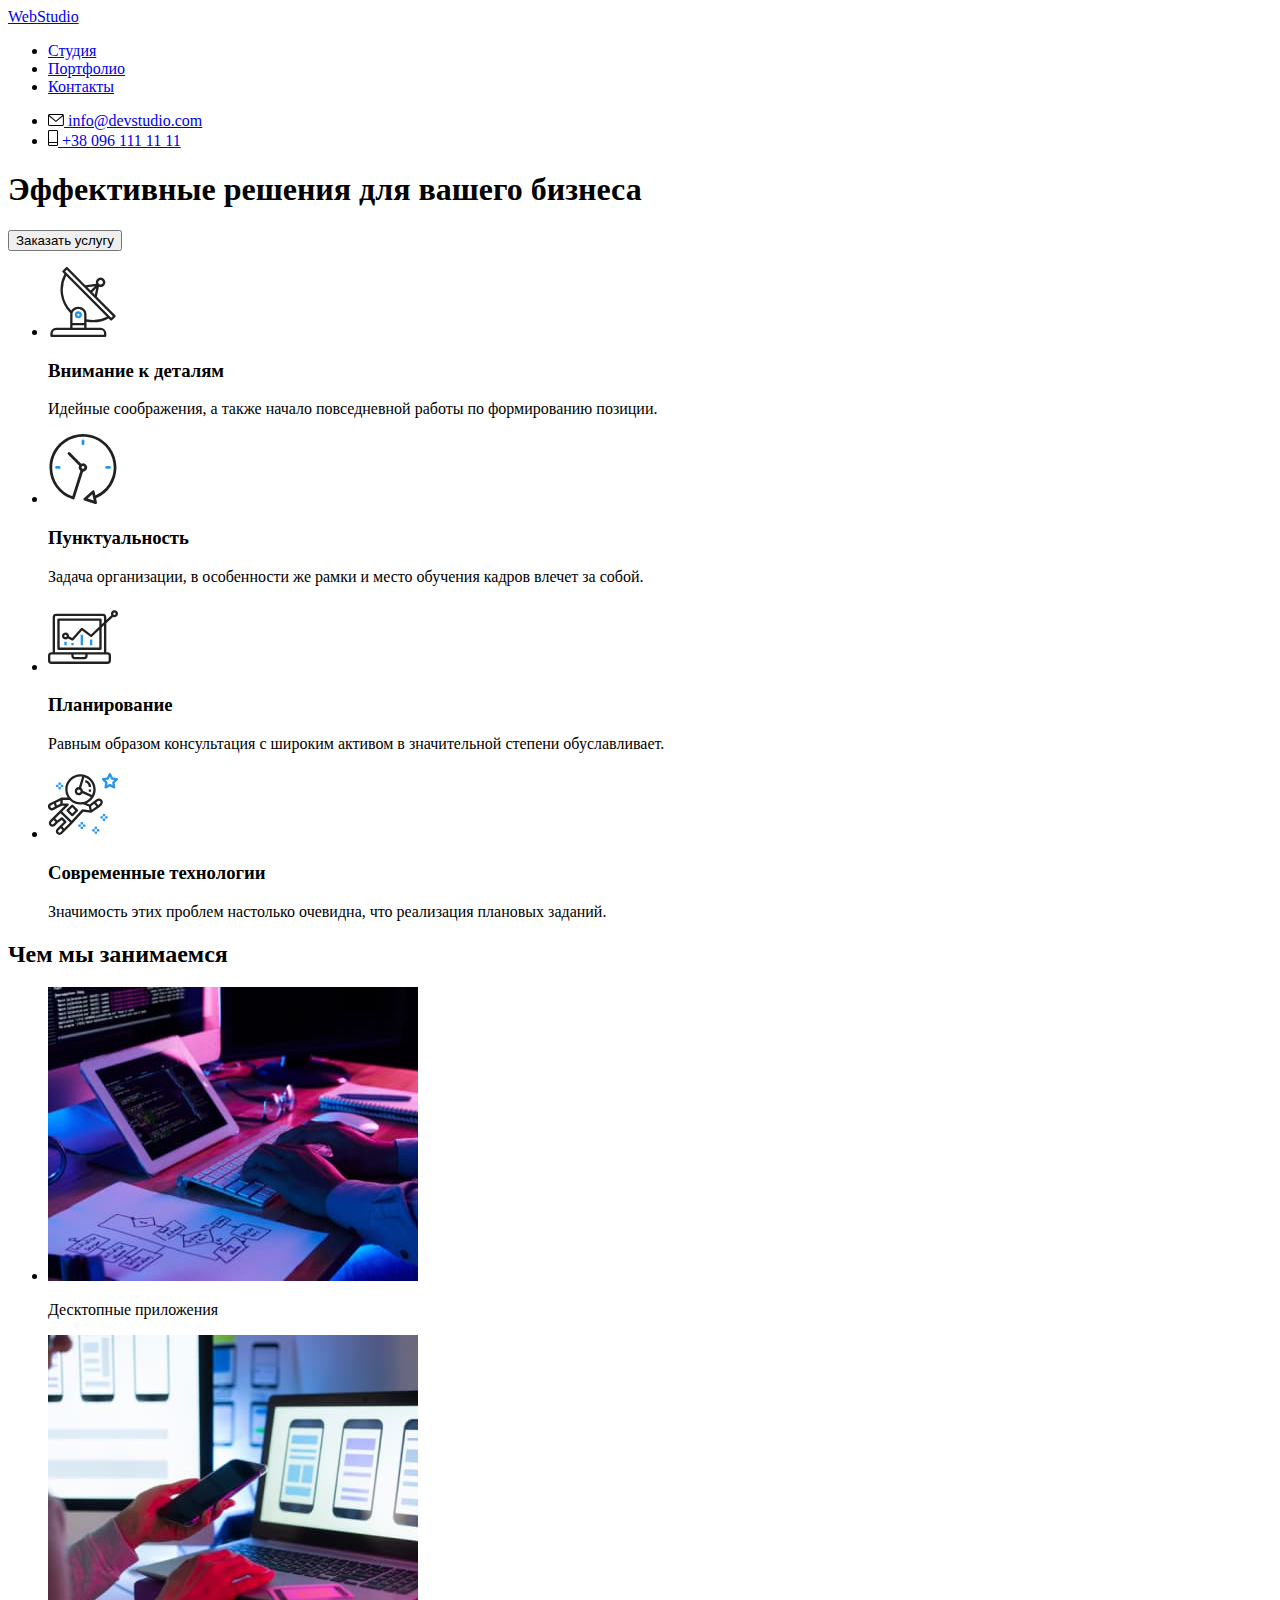
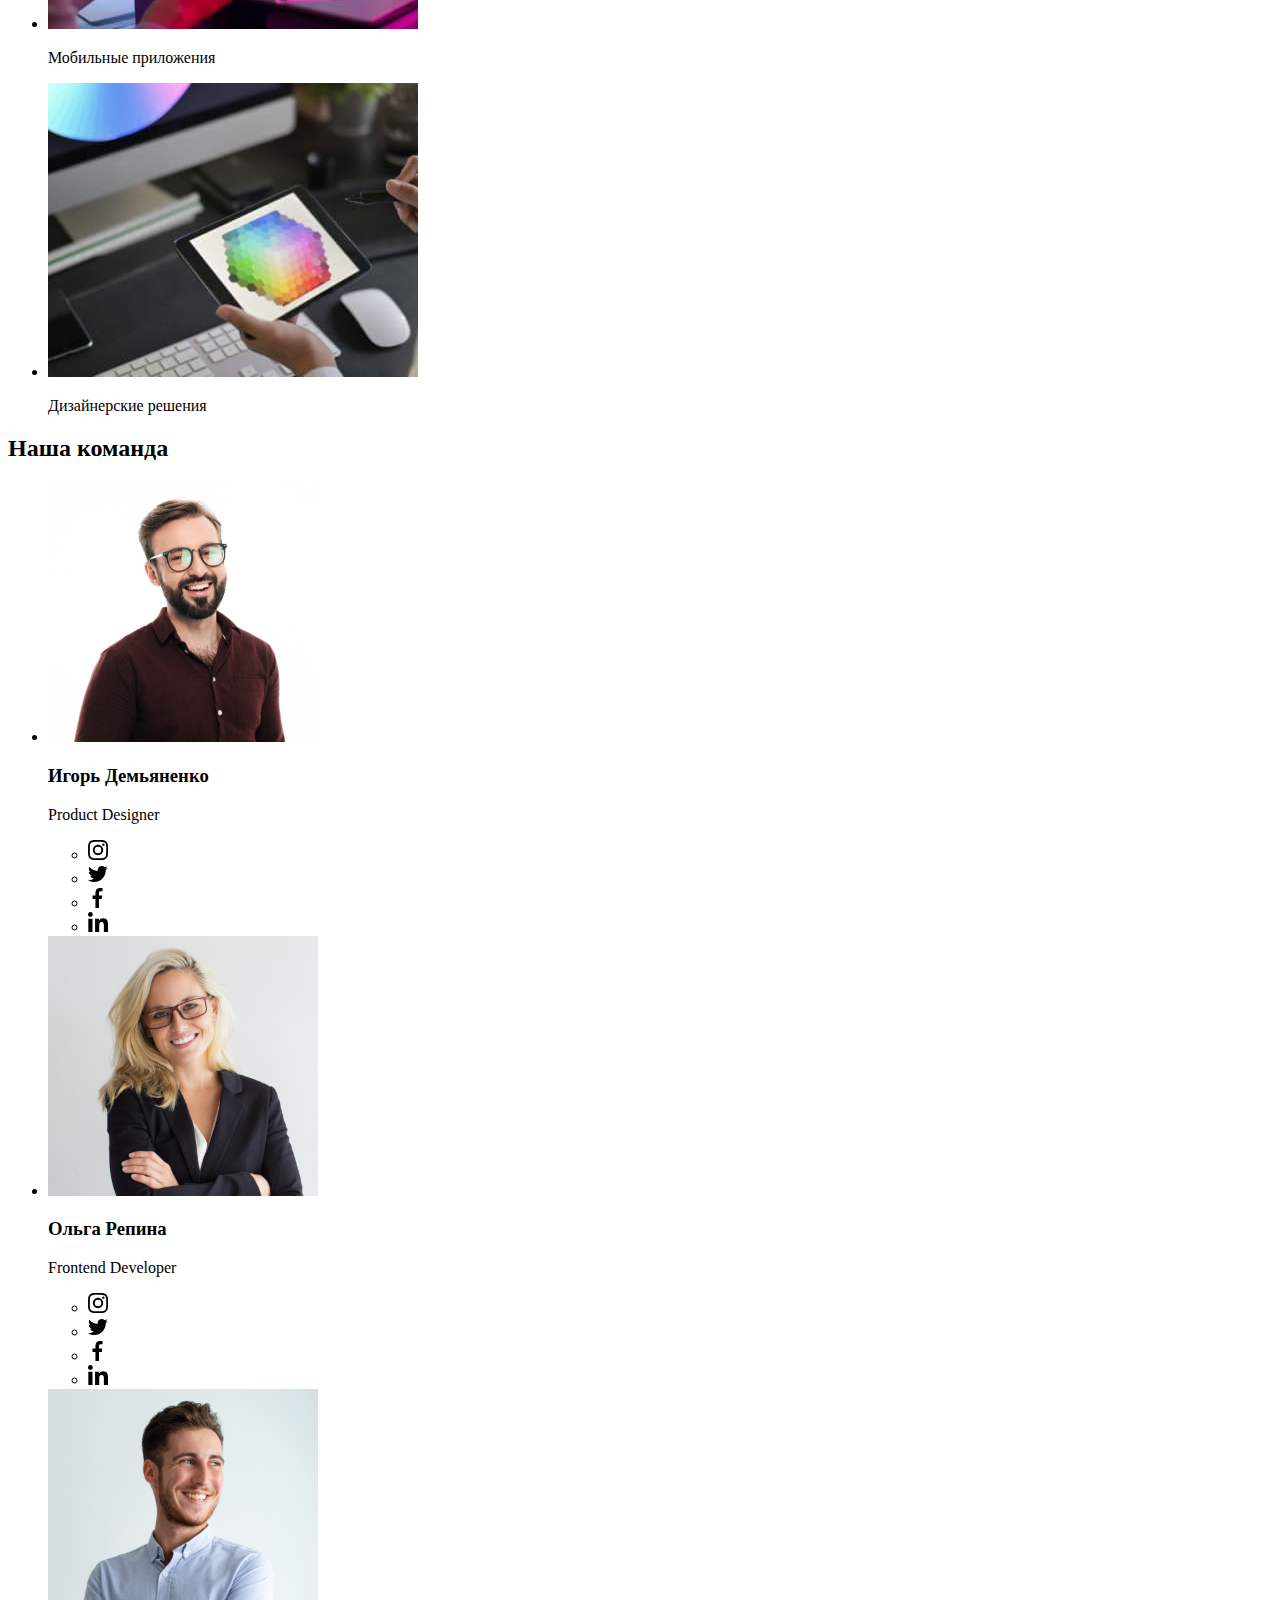
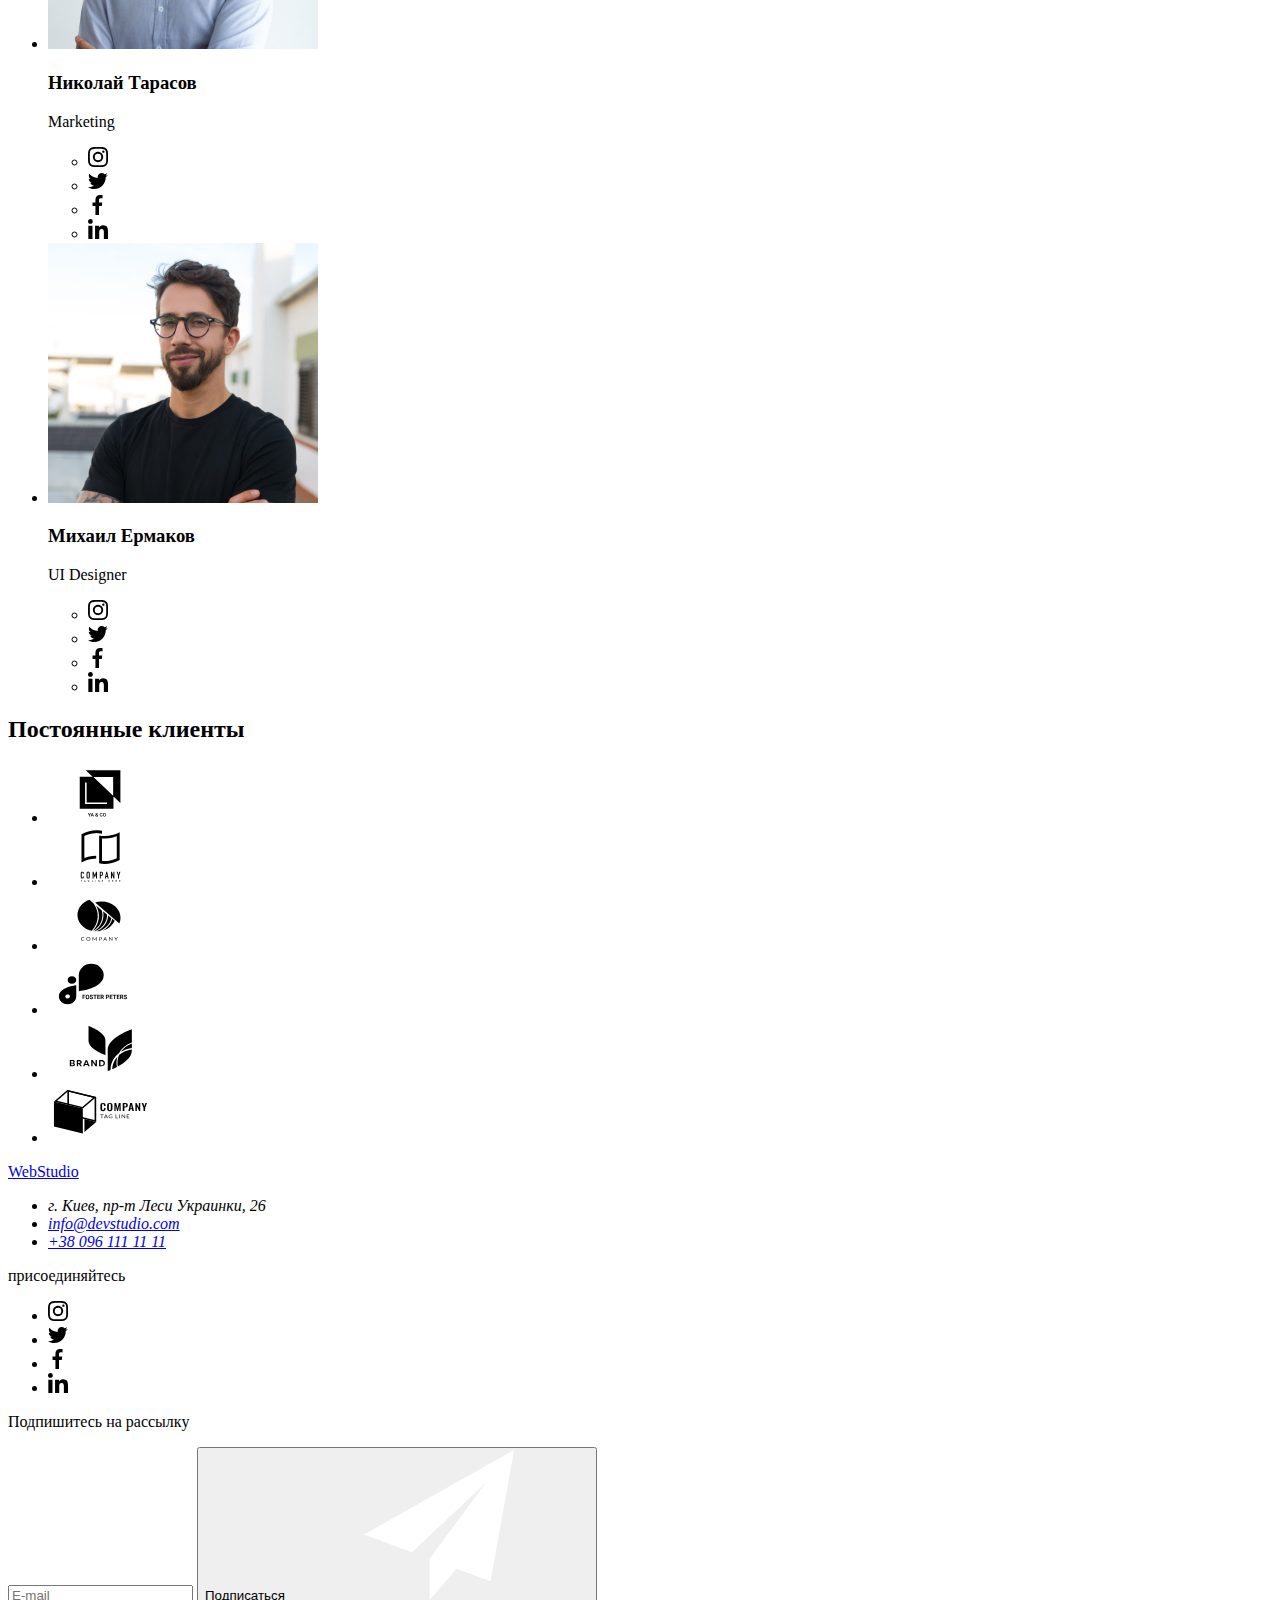
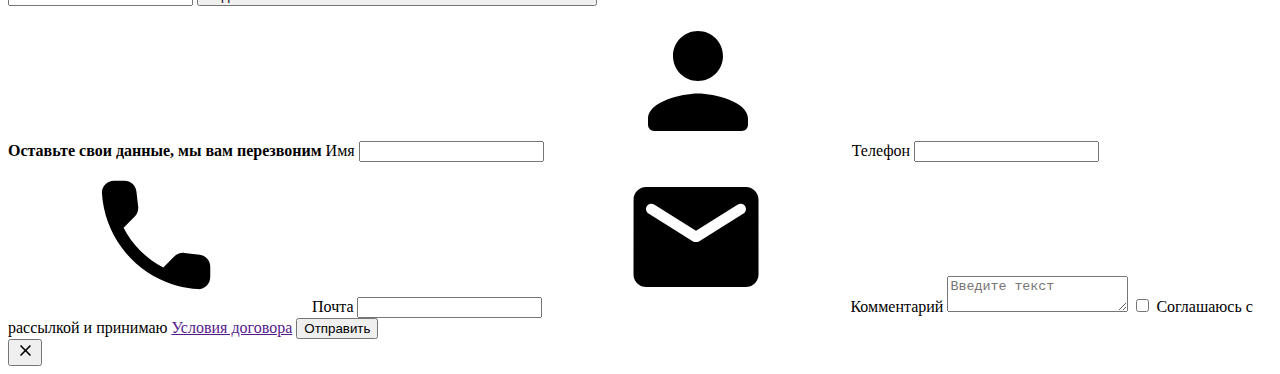
==== index.html @ 9b5c3890 "Подключает sass" ====
<!DOCTYPE html>
<html lang="ru">
<head>
    <meta charset="UTF-8">
    <meta http-equiv="X-UA-Compatible" content="IE=edge">
    <meta name="viewport" content="width=device-width, initial-scale=1.0">
    <title>Document</title>
    <link rel="preconnect" href="https://fonts.googleapis.com">
    <link rel="preconnect" href="https://fonts.googleapis.com">
    <link rel="preconnect" href="https://fonts.gstatic.com" crossorigin>
    <link href="https://fonts.googleapis.com/css2?family=Raleway:wght@700&family=Roboto:wght@400;500;700&display=swap" rel="stylesheet">
    <link rel="stylesheet" href="https://cdnjs.cloudflare.com/ajax/libs/modern-normalize/1.1.0/modern-normalize.min.css" integrity="sha512-wpPYUAdjBVSE4KJnH1VR1HeZfpl1ub8YT/NKx4PuQ5NmX2tKuGu6U/JRp5y+Y8XG2tV+wKQpNHVUX03MfMFn9Q==" crossorigin="anonymous" referrerpolicy="no-referrer" />
    <link rel="stylesheet" href="dist/css/main.min.css"
</head>
<body>
    <header class="header">
        <div class="container header__container">
            <nav class="site-nav">
                <a href="./index.html" class="logo">Web<span>Studio</span> </a>
                    <ul class="site-nav__links">
                        <li class="site-nav__item"><a class="nav-links-link current" href="./index.html" >Студия</a></li>
                        <li class="site-nav__item"><a class="nav-links-link" href="./portfolio.html">Портфолио</a></li>
                        <li class="site-nav__item"><a class="nav-links-link" href="#">Контакты</a></li>
                    </ul>
            </nav>
            <ul class="contacts">
               <li class="contacts__item"><a class="contacts__link" href="mailto:info@devstudio.com">
                <svg class="icon--mail" width="16" height="12">
                    <use href="./images/sprite.svg#icon-envelopehover"></use>
                </svg>   
                    info@devstudio.com</a></li>
                <li class="contacts__item"><a class="contacts__link" href="tel:+380961111111">
                    <svg class="icon--tel" width="10" height="16">
                        <use href="./images/sprite.svg#icon-vector"></use>
                    </svg>
                    +38 096 111 11 11</a></li>
            </ul>
        </div>
    </header>
    <main>
        <section>
            <div class="hero">
                <div class="hero__h1">
                    <h1>Эффективные решения для вашего бизнеса</h1>    
                </div>
                <div class="button__wrapper">
                    <button type="button" class="button__primary" data-modal-open>Заказать услугу</button>
                </div>
            </div>
        </section>
        <section class="section">
            <div class="container">
                <h2 hidden>преимущества</h2>
                <ul class="about-us">
                    <li class="about-us__card">
                        <div class="about-us__block">
                            <svg width="70" height="70">
                                <use href="./images/sprite.svg#icon-antenna-1"></use>
                            </svg>
                        </div>
                        <h3 class="about-us__label">Внимание к деталям</h3>
                        <p class="about-us__text">Идейные соображения, а также начало повседневной работы по формированию позиции.</p>        
                    </li>
                    <li class="about-us__card">
                        <div class="about-us__block">
                            <svg width="70" height="70">
                                <use href="./images/sprite.svg#icon-clock-1"></use>
                            </svg>
                        </div>
                         <h3 class="about-us__label">Пунктуальность</h3>
                         <p class="about-us__text">Задача организации, в особенности же рамки и место обучения кадров влечет за собой.</p>     
                    </li>
                    <li class="about-us__card">
                        <div class="about-us__block">
                            <svg width="70" height="70">
                                <use href="./images/sprite.svg#icon-diagram-1"></use>
                            </svg>
                        </div>
                        <h3 class="about-us__label">Планирование</h3>
                        <p class="about-us__text">Равным образом консультация с широким активом в значительной степени обуславливает.</p>     
                    </li>    
                    <li class="about-us__card">
                        <div class="about-us__block">
                            <svg width="70" height="70">
                                <use href="./images/sprite.svg#icon-astronaut-1"></use>
                            </svg>
                        </div>
                        <h3 class="about-us__label">Современные технологии</h3>
                        <p class="about-us__text">Значимость этих проблем настолько очевидна, что реализация плановых заданий.</p>        
                    </li>
                </ul>
            </div>
        </section>
        <section class="section section-images">
            <div class="container">
                <h2 class="visible-title">Чем мы занимаемся</h2>
                <ul class="images">
                    <li class="images__card">
                        <div>
                            <img src="./images/img.jpg" alt="кодинг" width="370" height="294">
                            <p class="images__label">Десктопные приложения</p>
                        </div>
                    </li>
                    <li class="images__card">
                        <div>
                            <img src="./images/img1.jpg" alt="стилизация" width="370" height="294">
                            <p class="images__label">Мобильные приложения</p>
                        </div>
                    </li>
                    <li class="images__card">
                        <div>
                            <img src="./images/img2.jpg" alt="адаптация" width="370" height="294">
                            <p class="images__label">Дизайнерские решения</p>
                        </div>
                    </li>
                </ul>
            </div>
        </section>
        <section class="section team">
            <div class="container">
            <h2 class="visible-title">Наша команда</h2>
                <ul class="team__list">
                    <li class="team__card">
                        <img src="./images/img3.jpg" alt="Игорь Демьяненко" width="270" height="260" >
                        <div class="team__block">
                            <h3 class="team__name">Игорь Демьяненко</h3>
                            <p lang="en" class="team__text">Product Designer</p>
                            <ul class="social-list">
                                <li class="social-list__item">
                                    <a class="social-list__link" href="">
                                        <svg width="20" height="20">
                                            <use href="./images/sprite.svg#icon-instagram2"></use>
                                        </svg>
                                    </a>
                                </li>
                                <li class="social-list__item">
                                    <a class="social-list__link" href="">
                                        <svg width="20" height="20">
                                            <use href="./images/sprite.svg#icon-vector5"></use>
                                        </svg>
                                    </a>
                                </li>
                                <li class="social-list__item">
                                    <a class="social-list__link" href="">
                                        <svg width="20" height="20">
                                            <use href="./images/sprite.svg#icon-vector6"></use>
                                        </svg>
                                    </a>
                                </li>
                                <li class="social-list__item">
                                    <a class="social-list__link" href="">
                                        <svg width="20" height="20">
                                            <use href="./images/sprite.svg#icon-linkedin1"></use>
                                        </svg>
                                    </a>
                                </li>
                            </ul>
                        </div>
                    </li>
                    <li class="team__card">
                        <img src="./images/img4.jpg" alt="Ольга Репина" width="270" height="260" >
                        <div class="team__block">
                            <h3 class="team__name">Ольга Репина</h3>
                            <p lang="en" class="team__text">Frontend Developer</p>
                            <ul class="social-list">
                                <li class="social-list__item">
                                    <a class="social-list__link" href="">
                                        <svg width="20" height="20">
                                            <use href="./images/sprite.svg#icon-instagram2"></use>
                                        </svg>
                                    </a>
                                </li>
                                <li class="social-list__item">
                                    <a class="social-list__link" href="">
                                        <svg width="20" height="20">
                                            <use href="./images/sprite.svg#icon-vector5"></use>
                                        </svg>
                                    </a>
                                </li>
                                <li class="social-list__item">
                                    <a class="social-list__link" href="">
                                        <svg width="20" height="20">
                                            <use href="./images/sprite.svg#icon-vector6"></use>
                                        </svg>
                                    </a>
                                </li>
                                <li class="social-list__item">
                                    <a class="social-list__link" href="">
                                        <svg width="20" height="20">
                                            <use href="./images/sprite.svg#icon-linkedin1"></use>
                                        </svg>
                                    </a>
                                </li>
                            </ul>
                        </div>
                    </li>
                    <li class="team__card">
                        <img src="./images/img5.jpg" alt="Николай Тарасов" width="270" height="260" >
                        <div class="team__block">
                            <h3 class="team__name">Николай Тарасов</h3>
                            <p lang="en" class="team__text">Marketing</p>
                            <ul class="social-list">
                                <li class="social-list__item">
                                    <a class="social-list__link" href="">
                                        <svg width="20" height="20">
                                            <use href="./images/sprite.svg#icon-instagram2"></use>
                                        </svg>
                                    </a>
                                </li>
                                <li class="social-list__item">
                                    <a class="social-list__link" href="">
                                        <svg width="20" height="20">
                                            <use href="./images/sprite.svg#icon-vector5"></use>
                                        </svg>
                                    </a>
                                </li>
                                <li class="social-list__item">
                                    <a class="social-list__link" href="">
                                        <svg width="20" height="20">
                                            <use href="./images/sprite.svg#icon-vector6"></use>
                                        </svg>
                                    </a>
                                </li>
                                <li class="social-list__item">
                                    <a class="social-list__link" href="">
                                        <svg width="20" height="20">
                                            <use href="./images/sprite.svg#icon-linkedin1"></use>
                                        </svg>
                                    </a>
                                </li>
                            </ul>
                        </div>
                    </li>
                    <li class="team__card">
                        <img src="./images/img6.jpg" alt="Михаил Ермаков" width="270" height="260" >
                        <div class="team__block">
                            <h3 class="team__name">Михаил Ермаков</h3>
                            <p lang="en" class="team__text">UI Designer</p>
                            <ul class="social-list">
                                <li class="social-list__item">
                                    <a class="social-list__link" href="">
                                        <svg width="20" height="20">
                                            <use href="./images/sprite.svg#icon-instagram2"></use>
                                        </svg>
                                    </a>
                                </li>
                                <li class="social-list__item">
                                    <a class="social-list__link" href="">
                                        <svg width="20" height="20">
                                            <use href="./images/sprite.svg#icon-vector5"></use>
                                        </svg>
                                    </a>
                                </li>
                                <li class="social-list__item">
                                    <a class="social-list__link" href="">
                                        <svg width="20" height="20">
                                            <use href="./images/sprite.svg#icon-vector6"></use>
                                        </svg>
                                    </a>
                                </li>
                                <li class="social-list__item">
                                    <a class="social-list__link" href="">
                                        <svg width="20" height="20">
                                            <use href="./images/sprite.svg#icon-linkedin1"></use>
                                        </svg>
                                    </a>
                                </li>
                            </ul>
                        </div>
                    </li>
                </ul>
            </div>
        </section>
        <section class="section">
            <div class="container">
                <h2 class="visible-title">Постоянные клиенты</h2>
                <ul class="clients">
                    <li class="clients__item">
                        <a class="clients__link" href="">
                            <svg width="106" height="60">
                                <use href="./images/sprite.svg#icon-logo"></use>
                            </svg>
                        </a>
                    </li>
                    <li class="clients__item">
                        <a class="clients__link" href="">
                            <svg width="106" height="60">
                                <use href="./images/sprite.svg#icon-logo1"></use>
                            </svg>
                        </a>
                    </li>
                    <li class="clients__item">
                        <a class="clients__link" href="">
                            <svg width="106" height="60">
                                <use href="./images/sprite.svg#icon-logo2"></use>
                            </svg>
                        </a>
                    </li>
                    <li class="clients__item">
                        <a class="clients__link" href="">
                            <svg width="106" height="60">
                                <use href="./images/sprite.svg#icon-logo3"></use>
                            </svg>
                        </a>
                    </li>
                    <li class="clients__item">
                        <a class="clients__link" href="">
                            <svg width="106" height="60">
                                <use href="./images/sprite.svg#icon-logo4"></use>
                            </svg>
                        </a>
                    </li>
                    <li class="clients__item">
                        <a class="clients__link" href="">
                            <svg width="106" height="60">
                                <use href="./images/sprite.svg#icon-logo5"></use>
                            </svg>
                        </a>
                    </li>
                </ul>
            </div>
        </section>
    </main>
    <footer class="footer">
        <section class="container footer__section">
            <h2 hidden>контакты</h2>
            <div class="footer__logo">
                <div class="logo__block">
                    <a href="./index.html" class="logo__footer">Web<span class="logo__footer--white">Studio</span> </a>
                </div>
            <address>    
                <ul>
                    <li class="footer__list footer__address">г. Киев, пр-т Леси Украинки, 26</li>
                    <li class="footer__list"><a class="footer__contact" href="mailto:info@devstudio.com">info@devstudio.com</a></li>
                    <li class="footer__list"><a class="footer__contact" href="tel:+380961111111">+38 096 111 11 11</a></li>
                </ul>
            </address>
            </div>
            <div class="footer__social">
                <p class="footer__text">присоединяйтесь</p>
                <ul class="social__list">
                    <li class="social__item">
                        <a class="social__link" href="">
                            <svg width="20" height="20">
                                <use href="./images/sprite.svg#icon-instagram2"></use>
                            </svg>
                        </a>
                    </li>
                    <li class="social__item">
                        <a class="social__link" href="">
                            <svg width="20" height="20">
                                <use href="./images/sprite.svg#icon-vector5"></use>
                            </svg>
                        </a>
                    </li>
                    <li class="social__item">
                        <a class="social__link" href="">
                            <svg width="20" height="20">
                                <use href="./images/sprite.svg#icon-vector6"></use>
                            </svg>
                        </a>
                    </li>
                    <li class="social__item">
                        <a class="social__link" href="">
                            <svg width="20" height="20">
                                <use href="./images/sprite.svg#icon-linkedin1"></use>
                            </svg>
                        </a>
                    </li>
                </ul>
            </div>
            <div class="footer__subscription">
                <form>
                    <p class="footer__text">Подпишитесь на рассылку<p>
                    <div class="subscription__block">
                        <input name="email" id="email" type="email" class="subscription__input" placeholder="E-mail">
                        <label for="email" hidden>E-mail</label>
                        <button type="submit" class="subscription__btn"><span>Подписаться</span> 
                            <svg class="subscription__icon">
                                <use href="./images/sprite.svg#icon-icon-send"></use>
                            </svg>
                        </button>
                    </div>
                </form>
            </div>
        </section>      
    </footer>

    <div class="backdrop is-hidden" data-modal>
        <div class="backdrop__modal">
            <form>
                <b class="visible-title modal__text">Оставьте свои данные, мы вам перезвоним</b>
                <label class="modal__field">
                    Имя
                    <span class="modal__wrapper">
                        <input name="user_name" class="modal__input" type="text">
                        <svg class="modal__icon">
                            <use href="./images/sprite.svg#icon-person-black-18dp-1"></use>
                        </svg>
                    </span>
                </label>
                <label class="modal__field">
                    Телефон
                    <span class="modal__wrapper">
                        <input name="user_phone" class="modal__input" type="tel">
                        <svg class="modal__icon">
                            <use href="./images/sprite.svg#icon-phone-black-18dp-1"></use>
                        </svg>
                    </span> 
                </label>
                <label class="modal__field">
                    Почта
                    <span class="modal__wrapper">
                         <input name="user_email" class="modal__input" type="email">
                         <svg class="modal__icon">
                             <use href="./images/sprite.svg#icon-email-black-18dp-1"></use>
                         </svg>
                        </span>
                </label>
                <label class="modal__field">
                    Комментарий
                    <textarea name="user_message" class="modal__message" placeholder="Введите текст"></textarea>
                </label>
                <span class="modal__checkbox">
                    <input name="accept-policy" type="checkbox" class="checkbox__item visually-hidden" id="policy-checkbox" required>
                    <label for="policy-checkbox" class="checkbox__label"
                    >Соглашаюсь с рассылкой и принимаю&nbsp;<a class="checkbox__link" href="">Условия договора</a></label
                    >
                </span>
                <button type="submit" class="modal__submit">Отправить</button>
            </form>
            <button type="button" class="modal__close-btn" data-modal-close>
                <svg width="18" height="18">
                    <use href="./images/sprite.svg#icon-close-black-18dp-2-1"></use>
                </svg>
            </button>
        </div>
    </div>

    

    <script src="./js/modal.js"></script>
</body>
</html>
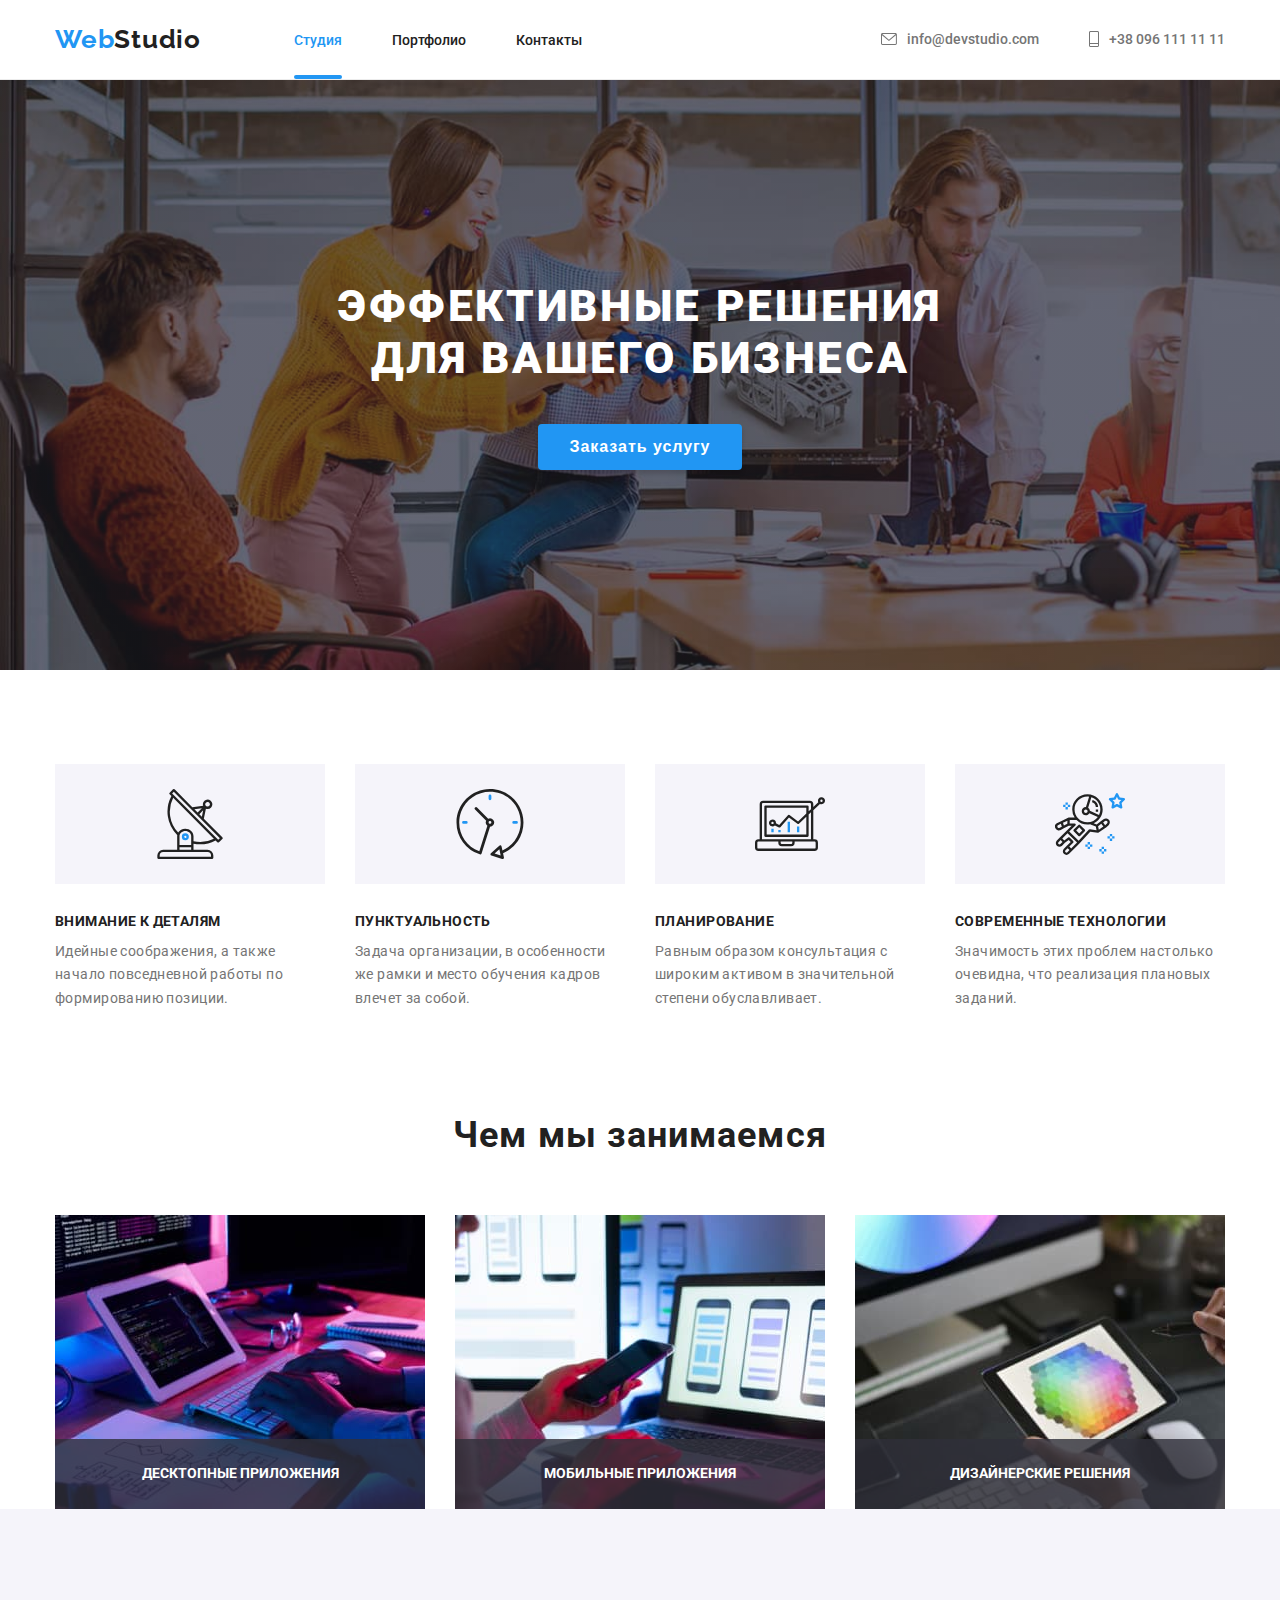
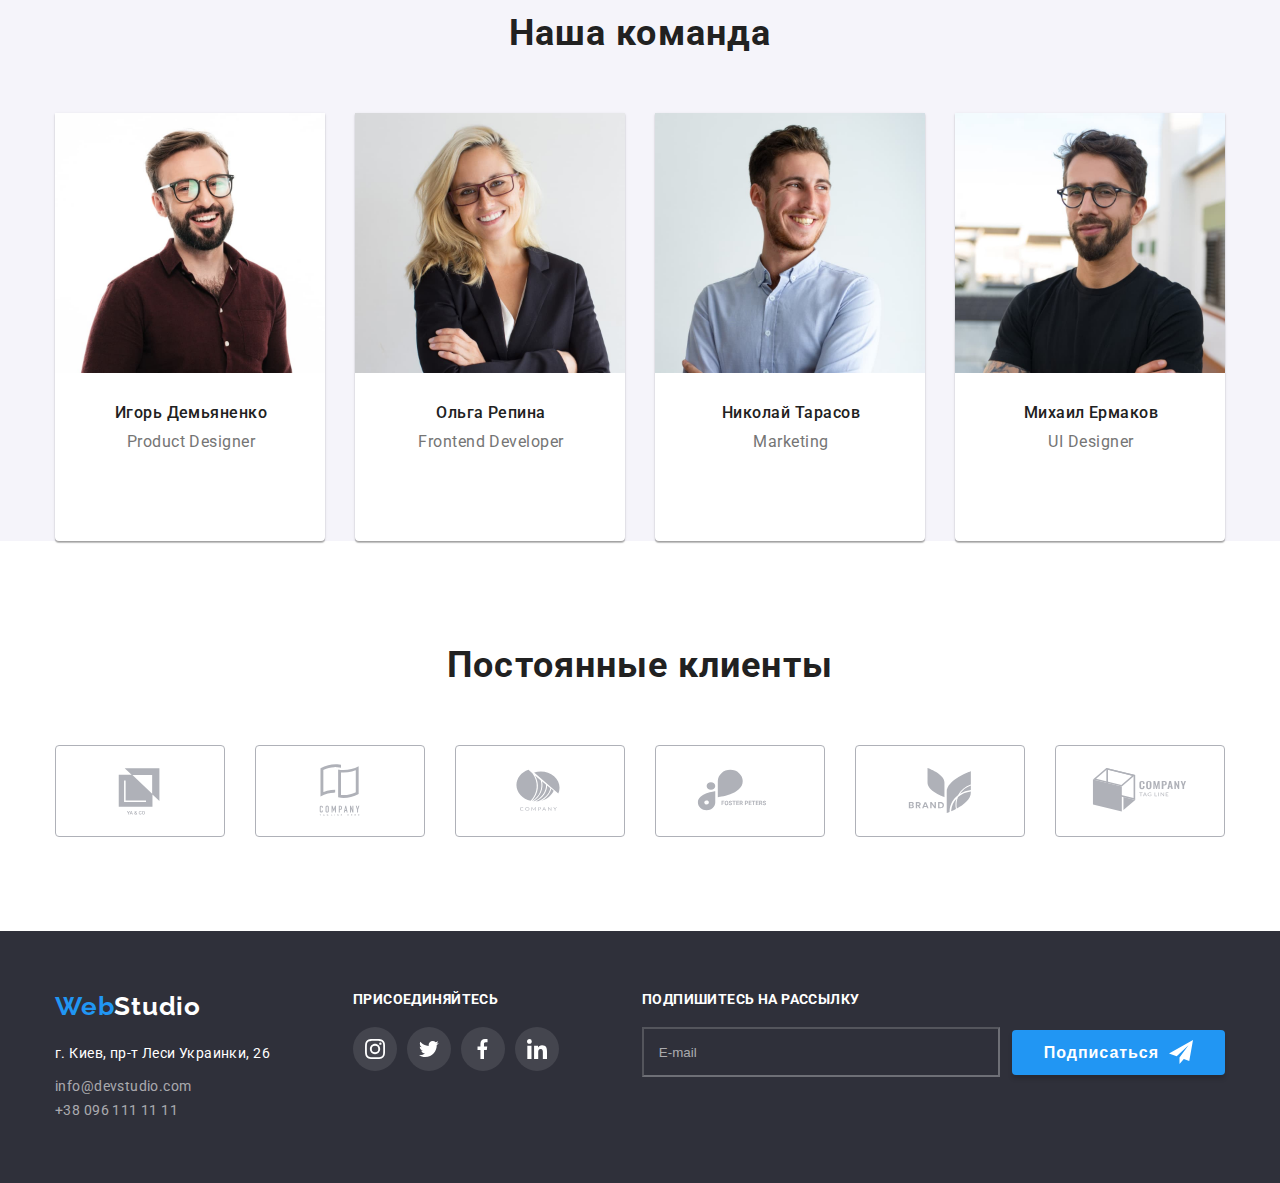
==== commit c66fd031: "Попытка 4" ====
--- a/index.html
+++ b/index.html
@@ -10,7 +10,7 @@
     <link rel="preconnect" href="https://fonts.gstatic.com" crossorigin>
     <link href="https://fonts.googleapis.com/css2?family=Raleway:wght@700&family=Roboto:wght@400;500;700&display=swap" rel="stylesheet">
     <link rel="stylesheet" href="https://cdnjs.cloudflare.com/ajax/libs/modern-normalize/1.1.0/modern-normalize.min.css" integrity="sha512-wpPYUAdjBVSE4KJnH1VR1HeZfpl1ub8YT/NKx4PuQ5NmX2tKuGu6U/JRp5y+Y8XG2tV+wKQpNHVUX03MfMFn9Q==" crossorigin="anonymous" referrerpolicy="no-referrer" />
-    <link rel="stylesheet" href="dist/css/main.min.css"
+    <link rel="stylesheet" href="./css/main.min.css">
 </head>
 <body>
     <header class="header">
@@ -18,9 +18,9 @@
             <nav class="site-nav">
                 <a href="./index.html" class="logo">Web<span>Studio</span> </a>
                     <ul class="site-nav__links">
-                        <li class="site-nav__item"><a class="nav-links-link current" href="./index.html" >Студия</a></li>
-                        <li class="site-nav__item"><a class="nav-links-link" href="./portfolio.html">Портфолио</a></li>
-                        <li class="site-nav__item"><a class="nav-links-link" href="#">Контакты</a></li>
+                        <li class="site-nav__item"><a class="site-nav__link current" href="./index.html" >Студия</a></li>
+                        <li class="site-nav__item"><a class="site-nav__link" href="./portfolio.html">Портфолио</a></li>
+                        <li class="site-nav__item"><a class="site-nav__link" href="#">Контакты</a></li>
                     </ul>
             </nav>
             <ul class="contacts">
@@ -338,30 +338,30 @@
             </div>
             <div class="footer__social">
                 <p class="footer__text">присоединяйтесь</p>
-                <ul class="social__list">
-                    <li class="social__item">
-                        <a class="social__link" href="">
+                <ul class="social-list">
+                    <li class="social-list__item">
+                        <a class="social-list__link" href="">
                             <svg width="20" height="20">
                                 <use href="./images/sprite.svg#icon-instagram2"></use>
                             </svg>
                         </a>
                     </li>
-                    <li class="social__item">
-                        <a class="social__link" href="">
+                    <li class="social-list__item">
+                        <a class="social-list__link" href="">
                             <svg width="20" height="20">
                                 <use href="./images/sprite.svg#icon-vector5"></use>
                             </svg>
                         </a>
                     </li>
-                    <li class="social__item">
-                        <a class="social__link" href="">
+                    <li class="social-list__item">
+                        <a class="social-list__link" href="">
                             <svg width="20" height="20">
                                 <use href="./images/sprite.svg#icon-vector6"></use>
                             </svg>
                         </a>
                     </li>
-                    <li class="social__item">
-                        <a class="social__link" href="">
+                    <li class="social-list__item">
+                        <a class="social-list__link" href="">
                             <svg width="20" height="20">
                                 <use href="./images/sprite.svg#icon-linkedin1"></use>
                             </svg>
@@ -372,7 +372,7 @@
             <div class="footer__subscription">
                 <form>
                     <p class="footer__text">Подпишитесь на рассылку<p>
-                    <div class="subscription__block">
+                    <div class="subscription">
                         <input name="email" id="email" type="email" class="subscription__input" placeholder="E-mail">
                         <label for="email" hidden>E-mail</label>
                         <button type="submit" class="subscription__btn"><span>Подписаться</span> 
@@ -387,49 +387,49 @@
     </footer>
 
     <div class="backdrop is-hidden" data-modal>
-        <div class="backdrop__modal">
+        <div class="backdrop__block">
             <form>
-                <b class="visible-title modal__text">Оставьте свои данные, мы вам перезвоним</b>
-                <label class="modal__field">
+                <b class="visible-title backdrop__text">Оставьте свои данные, мы вам перезвоним</b>
+                <label class="backdrop__field">
                     Имя
-                    <span class="modal__wrapper">
-                        <input name="user_name" class="modal__input" type="text">
-                        <svg class="modal__icon">
+                    <span class="backdrop__wrapper">
+                        <input name="user_name" class="backdrop__input" type="text">
+                        <svg class="backdrop__icon">
                             <use href="./images/sprite.svg#icon-person-black-18dp-1"></use>
                         </svg>
                     </span>
                 </label>
-                <label class="modal__field">
+                <label class="backdrop__field">
                     Телефон
-                    <span class="modal__wrapper">
-                        <input name="user_phone" class="modal__input" type="tel">
-                        <svg class="modal__icon">
+                    <span class="backdrop__wrapper">
+                        <input name="user_phone" class="backdrop__input" type="tel">
+                        <svg class="backdrop__icon">
                             <use href="./images/sprite.svg#icon-phone-black-18dp-1"></use>
                         </svg>
                     </span> 
                 </label>
-                <label class="modal__field">
+                <label class="backdrop__field">
                     Почта
-                    <span class="modal__wrapper">
-                         <input name="user_email" class="modal__input" type="email">
-                         <svg class="modal__icon">
+                    <span class="backdrop__wrapper">
+                         <input name="user_email" class="backdrop__input" type="email">
+                         <svg class="backdrop__icon">
                              <use href="./images/sprite.svg#icon-email-black-18dp-1"></use>
                          </svg>
                         </span>
                 </label>
-                <label class="modal__field">
+                <label class="backdrop__field">
                     Комментарий
-                    <textarea name="user_message" class="modal__message" placeholder="Введите текст"></textarea>
+                    <textarea name="user_message" class="backdrop__message" placeholder="Введите текст"></textarea>
                 </label>
-                <span class="modal__checkbox">
+                <span class="backdrop__checkbox">
                     <input name="accept-policy" type="checkbox" class="checkbox__item visually-hidden" id="policy-checkbox" required>
                     <label for="policy-checkbox" class="checkbox__label"
                     >Соглашаюсь с рассылкой и принимаю&nbsp;<a class="checkbox__link" href="">Условия договора</a></label
                     >
                 </span>
-                <button type="submit" class="modal__submit">Отправить</button>
+                <button type="submit" class="backdrop__submit">Отправить</button>
             </form>
-            <button type="button" class="modal__close-btn" data-modal-close>
+            <button type="button" class="backdrop__close-btn" data-modal-close>
                 <svg width="18" height="18">
                     <use href="./images/sprite.svg#icon-close-black-18dp-2-1"></use>
                 </svg>
--- a/css/main.min.css
+++ b/css/main.min.css
@@ -0,0 +1,2 @@
+.visually-hidden{position:absolute;width:1px;height:1px;margin:-1px;border:0;padding:0;white-space:nowrap;-webkit-clip-path:inset(100%);clip-path:inset(100%);clip:rect(0 0 0 0);overflow:hidden}:root{--primary-font-family: 'Roboto', sans-serif;--secondary-font-family: 'Raleway', sans-serif;--primary-color: #212121;--secondary-color: #757575;--white-color: #fff;--accent-color: #2196f3;--background-secondary-color: #2F303A;--icons-color: #AFB1B8}.visible-title{font-weight:700;font-size:36px;line-height:1.67;text-align:center;letter-spacing:0.03em;margin-bottom:50px}body{font-size:14px;font-weight:400;font-style:normal;font-family:var(--primary-font-family);color:var(--primary-color);background-color:var(--white-color)}img{display:block;max-width:100%;height:auto}.section{padding:94px 0}.container{width:1200px;margin:0 auto;padding:0 15px}h1{font-weight:900;font-size:44px;line-height:1,44;text-align:center;letter-spacing:0.06em;text-transform:uppercase;color:var(--white-color);margin-bottom:40px}h1,h2,h3,h4,h5,h6{font-family:var(--primary-font-family)}*,*::after,*::before{margin:0;padding:0;-webkit-box-sizing:border-box;box-sizing:border-box}a{text-decoration:none}ul{list-style:none}input,textarea{outline:none}button{cursor:pointer;border:none}.header{background-color:var(--white-color);border-bottom:1px solid #ECECEC}.header__container{-webkit-box-pack:justify;-ms-flex-pack:justify;justify-content:space-between}.site-nav,.contacts,.site-nav__links,.header__container{display:-webkit-box;display:-ms-flexbox;display:flex}.logo{font-family:var(--secondary-font-family);font-weight:bold;font-size:26px;line-height:calc(31 / 26);letter-spacing:0.03em;color:var(--accent-color);margin-right:93px;padding:24px 0}.logo span{color:var(--primary-color)}.contacts__item:not(:last-child){margin-right:50px}.site-nav__link,.contacts__link{padding:31px 0;display:-webkit-box;display:-ms-flexbox;display:flex;-webkit-box-align:center;-ms-flex-align:center;align-items:center;-webkit-box-pack:baseline;-ms-flex-pack:baseline;justify-content:baseline;-ms-flex-item-align:baseline;align-self:baseline;color:var(--primary-color);font-weight:500;position:relative;-webkit-transition:color 250ms cubic-bezier(0.4, 0, 0.2, 1),fill 250ms cubic-bezier(0.4, 0, 0.2, 1);transition:color 250ms cubic-bezier(0.4, 0, 0.2, 1),fill 250ms cubic-bezier(0.4, 0, 0.2, 1)}.contacts__link{color:var(--secondary-color);fill:var(--secondary-color)}.site-nav{-webkit-box-align:center;-ms-flex-align:center;align-items:center}.site-nav .site-nav__link.current{color:var(--accent-color)}.site-nav__link.current::after{content:'';display:block;width:100%;height:4px;border-radius:2px;background-color:var(--accent-color);position:absolute;left:0;bottom:0}.site-nav__item:not(:last-child){margin-right:50px}.icon--mail,.icon--tel{margin-right:10px}.site-nav__link:hover,.contacts__link:hover,.site-nav__link:focus,.contacts__link:focus{color:var(--accent-color);fill:var(--accent-color)}.hero{background-color:var(--background-secondary-color);display:-webkit-box;display:-ms-flexbox;display:flex;-webkit-box-orient:vertical;-webkit-box-direction:normal;-ms-flex-direction:column;flex-direction:column;-webkit-box-pack:center;-ms-flex-pack:center;justify-content:center;-webkit-box-align:center;-ms-flex-align:center;align-items:center;padding:200px 0;background-image:-webkit-gradient(linear, left top, left bottom, from(rgba(47,48,58,0.4)), to(rgba(47,48,58,0.4))),url("../../images/imghero.jpg");background-image:linear-gradient(rgba(47,48,58,0.4), rgba(47,48,58,0.4)),url("../../images/imghero.jpg");background-size:cover;margin:0 auto;max-width:1600px}.hero__h1{width:696px;display:-webkit-box;display:-ms-flexbox;display:flex;-webkit-box-pack:center;-ms-flex-pack:center;justify-content:center}.button__primary{-webkit-box-shadow:0px 4px 4px rgba(0,0,0,0.15);box-shadow:0px 4px 4px rgba(0,0,0,0.15);border-radius:4px;padding:10px 32px;font-weight:700;font-size:16px;color:var(--white-color);background-color:var(--accent-color);line-height:160%;letter-spacing:calc(1em / 16.7);-webkit-transition:background-color 250ms cubic-bezier(0.4, 0, 0.2, 1);transition:background-color 250ms cubic-bezier(0.4, 0, 0.2, 1)}.button__primary:hover,.button__primary:focus{background-color:#188CE8}.button__wrapper{display:-webkit-box;display:-ms-flexbox;display:flex;-webkit-box-pack:center;-ms-flex-pack:center;justify-content:center}.about-us__label{font-weight:700;font-size:14px;line-height:1.14;letter-spacing:0.03em;text-transform:uppercase;margin-bottom:10px;width:270px}.about-us__text{font-family:Roboto;font-weight:400;font-size:14px;line-height:1.7;letter-spacing:0.03em;color:var(--secondary-color);width:270px}.about-us{display:-webkit-box;display:-ms-flexbox;display:flex}.about-us__card:not(:last-child){margin-right:30px}.about-us__block{display:block;content:"";height:120px;background-size:contain;background-repeat:no-repeat;background-position:center;background-color:#F5F4FA;display:-webkit-box;display:-ms-flexbox;display:flex;-webkit-box-align:center;-ms-flex-align:center;align-items:center;-webkit-box-pack:center;-ms-flex-pack:center;justify-content:center;margin-bottom:30px}.section-images{padding-top:0;padding-bottom:0}.images{display:-webkit-box;display:-ms-flexbox;display:flex}.images__card{position:relative}.images__card:not(:last-child){margin-right:30px}.images__label{position:absolute;font-style:var(--primary-font-family);font-weight:700;font-size:14px;line-height:100%;letter-spacing:3%;text-align:center;vertical-align:top;padding:27px 0px;color:#ffffff;background-color:rgba(47,48,58,0.8);height:70px;width:100%;bottom:0;left:0;text-transform:uppercase}.team{background-color:#F5F4FA;padding-bottom:0}.team__list{display:-webkit-box;display:-ms-flexbox;display:flex;padding-top:0}.team__card{-webkit-box-shadow:0px 1px 3px rgba(0,0,0,0.12),0px 1px 1px rgba(0,0,0,0.14),0px 2px 1px rgba(0,0,0,0.2);box-shadow:0px 1px 3px rgba(0,0,0,0.12),0px 1px 1px rgba(0,0,0,0.14),0px 2px 1px rgba(0,0,0,0.2);border-radius:0px 0px 4px 4px;background-color:var(--white-color);box-shadow:0px 1px 3px rgba(0,0,0,0.12),0px 1px 1px rgba(0,0,0,0.14),0px 2px 1px rgba(0,0,0,0.2)}.team__card:not(:last-child){margin-right:30px}.team__block{padding-top:30px;padding-bottom:30px;padding-left:32px;padding-right:30px}.team__name{font-weight:500;font-size:16px;line-height:1.19;text-align:center;letter-spacing:0.03em;margin-bottom:10px}.team__text{font-weight:400;font-size:16px;line-height:1.19;text-align:center;letter-spacing:0.03em;color:var(--secondary-color);margin-bottom:16px}.social-list{display:-webkit-box;display:-ms-flexbox;display:flex}.social-list__link{display:-webkit-box;display:-ms-flexbox;display:flex;-webkit-box-align:center;-ms-flex-align:center;align-items:center;-webkit-box-pack:center;-ms-flex-pack:center;justify-content:center;width:44px;height:44px;border-radius:50%;fill:var(--icons-color);-webkit-transition:fill 250ms cubic-bezier(0.4, 0, 0.2, 1),background-color 250ms cubic-bezier(0.4, 0, 0.2, 1);transition:fill 250ms cubic-bezier(0.4, 0, 0.2, 1),background-color 250ms cubic-bezier(0.4, 0, 0.2, 1)}.social-list__link:hover,.social-list__link:focus{fill:var(--white-color);background-color:var(--accent-color)}.social-list__item:not(:last-child){margin-right:10px}.clients{display:-webkit-box;display:-ms-flexbox;display:flex}.clients__link{display:-webkit-box;display:-ms-flexbox;display:flex;-webkit-box-align:center;-ms-flex-align:center;align-items:center;-webkit-box-pack:center;-ms-flex-pack:center;justify-content:center;width:170px;height:92px;fill:#AFB1B8;border:1px solid #AFB1B8;-webkit-box-sizing:border-box;box-sizing:border-box;border-radius:4px;-webkit-transition:fill 250ms cubic-bezier(0.4, 0, 0.2, 1);transition:fill 250ms cubic-bezier(0.4, 0, 0.2, 1)}.clients__link:hover,.clients__link:focus{fill:var(--accent-color);border:1px solid #2196F3;-webkit-box-sizing:border-box;box-sizing:border-box;border-radius:4px}.clients__item:not(:last-child){margin-right:30px}.footer{background-color:var(--background-secondary-color);padding:60px 0;margin:0 auto;max-width:1600px}.footer__section{display:-webkit-box;display:-ms-flexbox;display:flex;-webkit-box-pack:justify;-ms-flex-pack:justify;justify-content:space-between}.footer__logo{display:-webkit-box;display:-ms-flexbox;display:flex;-webkit-box-orient:vertical;-webkit-box-direction:normal;-ms-flex-direction:column;flex-direction:column;-webkit-box-align:baseline;-ms-flex-align:baseline;align-items:baseline;margin-right:70px}.footer__social{display:-webkit-box;display:-ms-flexbox;display:flex;-webkit-box-orient:vertical;-webkit-box-direction:normal;-ms-flex-direction:column;flex-direction:column}.footer__text{font-family:'Roboto';font-style:normal;font-weight:700;font-size:14px;line-height:16px;letter-spacing:0.03em;text-transform:uppercase;color:var(--white-color);margin-bottom:20px}.footer__address{font-weight:400;font-style:normal;font-size:14px;line-height:1.7;letter-spacing:0.03em;color:var(--white-color);margin-bottom:9px}.footer__contact{font-weight:400;font-size:14px;line-height:1.7;letter-spacing:0.03em;color:rgba(255,255,255,0.6);font-style:normal}.footer__list-:not(:last-child){margin-bottom:9px}.footer__subscription{margin-left:70px}.social-list{display:-webkit-box;display:-ms-flexbox;display:flex}.social-list__link{display:-webkit-box;display:-ms-flexbox;display:flex;-webkit-box-align:center;-ms-flex-align:center;align-items:center;-webkit-box-pack:center;-ms-flex-pack:center;justify-content:center;width:44px;height:44px;border-radius:50%;fill:var(--white-color);background-color:rgba(255,255,255,0.1);-webkit-transition:background-color 250ms cubic-bezier(0.4, 0, 0.2, 1);transition:background-color 250ms cubic-bezier(0.4, 0, 0.2, 1)}.social-list__link:hover,.social-list__link:focus{background-color:var(--accent-color)}.social-list__item:not(:last-child){margin-right:10px}.logo__block{margin-bottom:20px}.logo__footer{font-family:var(--secondary-font-family);font-weight:700;font-size:26px;line-height:1.19;letter-spacing:0.03em;color:var(--accent-color);font-style:normal}.logo__footer--white{color:var(--white-color)}.subscription{display:-webkit-box;display:-ms-flexbox;display:flex;-webkit-box-align:center;-ms-flex-align:center;align-items:center}.subscription__btn{-webkit-box-shadow:0px 4px 4px rgba(0,0,0,0.15);box-shadow:0px 4px 4px rgba(0,0,0,0.15);border-radius:4px;padding:10px 32px;font-weight:700;font-size:16px;color:var(--white-color);background-color:var(--accent-color);line-height:160%;letter-spacing:calc(1em / 16.7);margin-left:12px;display:-webkit-box;display:-ms-flexbox;display:flex}.subscription__input{width:358px;height:50px;background-color:var(--background-secondary-color);border-color:rgba(255,255,255,0.3);padding:16px 15px;color:var(--white-color)}.subscription__input::-webkit-input-placeholder{color:rgba(255,255,255,0.6)}.subscription__input:-ms-input-placeholder{color:rgba(255,255,255,0.6)}.subscription__input::-ms-input-placeholder{color:rgba(255,255,255,0.6)}.subscription__input::placeholder{color:rgba(255,255,255,0.6)}.subscription__input:focus{background-color:var(--background-secondary-color);color:var(--white-color)}.subscription__icon{width:24px;height:24px;margin-left:10px}.button{font-family:var(--primary-font-family);font-weight:500;font-size:16px;line-height:1.6;text-align:center;letter-spacing:0.03em;color:var(--primary-color);background-color:#F5F4FA;padding:6px 22px;border-radius:4px;-webkit-transition:color 250ms cubic-bezier(0.4, 0, 0.2, 1),background-color 250ms cubic-bezier(0.4, 0, 0.2, 1),-webkit-box-shadow 250ms cubic-bezier(0.4, 0, 0.2, 1);transition:color 250ms cubic-bezier(0.4, 0, 0.2, 1),background-color 250ms cubic-bezier(0.4, 0, 0.2, 1),-webkit-box-shadow 250ms cubic-bezier(0.4, 0, 0.2, 1);transition:color 250ms cubic-bezier(0.4, 0, 0.2, 1),background-color 250ms cubic-bezier(0.4, 0, 0.2, 1),box-shadow 250ms cubic-bezier(0.4, 0, 0.2, 1);transition:color 250ms cubic-bezier(0.4, 0, 0.2, 1),background-color 250ms cubic-bezier(0.4, 0, 0.2, 1),box-shadow 250ms cubic-bezier(0.4, 0, 0.2, 1),-webkit-box-shadow 250ms cubic-bezier(0.4, 0, 0.2, 1)}.button:hover,.button:focus{color:var(--white-color);background-color:var(--accent-color);-webkit-box-shadow:0px 3px 1px rgba(0,0,0,0.1),0px 1px 2px rgba(0,0,0,0.08),0px 2px 2px rgba(0,0,0,0.12);box-shadow:0px 3px 1px rgba(0,0,0,0.1),0px 1px 2px rgba(0,0,0,0.08),0px 2px 2px rgba(0,0,0,0.12)}.button____item:not(:last-child){margin-right:8px}.button__list{display:-webkit-box;display:-ms-flexbox;display:flex;margin-bottom:50px;-webkit-box-pack:center;-ms-flex-pack:center;justify-content:center}.all{color:var(--white-color);background-color:var(--accent-color);-webkit-box-shadow:0px 3px 1px rgba(0,0,0,0.1),0px 1px 2px rgba(0,0,0,0.08),0px 2px 2px rgba(0,0,0,0.12);box-shadow:0px 3px 1px rgba(0,0,0,0.1),0px 1px 2px rgba(0,0,0,0.08),0px 2px 2px rgba(0,0,0,0.12)}.cards{display:-webkit-box;display:-ms-flexbox;display:flex;-webkit-box-orient:horizontal;-webkit-box-direction:normal;-ms-flex-direction:row;flex-direction:row;-webkit-box-align:start;-ms-flex-align:start;align-items:flex-start;-ms-flex-wrap:wrap;flex-wrap:wrap}.cards__name{font-weight:700;font-size:18px;line-height:2;letter-spacing:0.06em;color:var(--primary-color);padding-bottom:4px}.cards__type{font-weight:400;font-size:16px;line-height:1.9;letter-spacing:0.03em;color:var(--secondary-color)}.cards__visible-text{padding:20px 24px;border:1px solid #EEEEEE;border-top:none}.cards__block{margin-top:30px;margin-left:30px;-webkit-transition:-webkit-box-shadow 250ms cubic-bezier(0.4, 0, 0.2, 1);transition:-webkit-box-shadow 250ms cubic-bezier(0.4, 0, 0.2, 1);transition:box-shadow 250ms cubic-bezier(0.4, 0, 0.2, 1);transition:box-shadow 250ms cubic-bezier(0.4, 0, 0.2, 1), -webkit-box-shadow 250ms cubic-bezier(0.4, 0, 0.2, 1)}.cards__block:hover{-webkit-box-shadow:0px 1px 1px rgba(0,0,0,0.12),0px 4px 4px rgba(0,0,0,0.06),1px 4px 6px rgba(0,0,0,0.16);box-shadow:0px 1px 1px rgba(0,0,0,0.12),0px 4px 4px rgba(0,0,0,0.06),1px 4px 6px rgba(0,0,0,0.16)}.cards__block:nth-child(3n+1){margin-left:0}.cards__block:nth-child(-n+3){margin-top:0}.cards__block--wrapper{display:block;position:relative;overflow:hidden}.cards__overlay{position:absolute;font-weight:400;font-size:18px;line-height:133%;letter-spacing:3%;text-align:left;vertical-align:top;color:#ffffff;background-color:rgba(33,150,243,0.9);padding:63px 24px;top:0;left:0;height:100%;width:100%;overflow:auto;-webkit-transform:translateY(100%);transform:translateY(100%);-webkit-transition:-webkit-transform 250ms cubic-bezier(0.4, 0, 0.2, 1);transition:-webkit-transform 250ms cubic-bezier(0.4, 0, 0.2, 1);transition:transform 250ms cubic-bezier(0.4, 0, 0.2, 1);transition:transform 250ms cubic-bezier(0.4, 0, 0.2, 1), -webkit-transform 250ms cubic-bezier(0.4, 0, 0.2, 1)}.cards__block:hover .cards__overlay{-webkit-transform:translateY(0%);transform:translateY(0%)}.backdrop{position:fixed;top:0;left:0;width:100vw;height:100vh;background-color:rgba(0,0,0,0.2);-webkit-transition:opacity 250ms cubic-bezier(0.4, 0, 0.2, 1),visibility 250ms cubic-bezier(0.4, 0, 0.2, 1);transition:opacity 250ms cubic-bezier(0.4, 0, 0.2, 1),visibility 250ms cubic-bezier(0.4, 0, 0.2, 1);opacity:1}.backdrop.is-hidden{opacity:0;visibility:hidden;pointer-events:none}.backdrop__block{width:520px;height:580px;background-color:#fff;position:absolute;top:50%;left:50%;-webkit-transform:translate(-50%, -50%);transform:translate(-50%, -50%);border-radius:4px;padding:40px}.backdrop__close-btn{position:absolute;top:8px;right:8px;display:-webkit-box;display:-ms-flexbox;display:flex;-webkit-box-pack:center;-ms-flex-pack:center;justify-content:center;-webkit-box-align:center;-ms-flex-align:center;align-items:center;width:30px;height:30px;border-radius:50%;border:1px solid rgba(0,0,0,0.1);background-color:transparent;padding:0;cursor:pointer;fill:#000000;-webkit-transition:fill 250ms cubic-bezier(0.4, 0, 0.2, 1);transition:fill 250ms cubic-bezier(0.4, 0, 0.2, 1)}.backdrop__close-btn:hover,.backdrop__close-btn:focus{fill:var(--accent-color)}.backdrop__title{font-size:20px}.backdrop__field{display:block;margin-bottom:20px;color:#757575;font-size:12px}.backdrop__input{width:100%;height:40px;border:1px solid rgba(33,33,33,0.2);border-radius:4px;padding-left:42px;-webkit-transition:border-color 250ms cubic-bezier(0.4, 0, 0.2, 1);transition:border-color 250ms cubic-bezier(0.4, 0, 0.2, 1)}.backdrop__input:focus{outline:none;border-color:var(--accent-color)}.backdrop__icon{display:block;width:18px;height:18px;position:absolute;top:50%;left:12px;-webkit-transform:translateY(-50%);transform:translateY(-50%);-webkit-transition:fill 250ms cubic-bezier(0.4, 0, 0.2, 1);transition:fill 250ms cubic-bezier(0.4, 0, 0.2, 1)}.backdrop__input:focus+.backdrop__icon{fill:var(--accent-color)}.backdrop__wrapper{margin-top:4px;position:relative;display:block}.backdrop__message{width:100%;height:120px;margin-top:4px;padding:12px 16px;resize:none;border:1px solid rgba(33,33,33,0.2);border-radius:4px;-webkit-transition:border-color 250ms cubic-bezier(0.4, 0, 0.2, 1);transition:border-color 250ms cubic-bezier(0.4, 0, 0.2, 1)}.backdrop__message:focus{outline:none;border-color:var(--accent-color)}.backdrop__message::-webkit-input-placeholder{color:rgba(117,117,117,0.5)}.backdrop__message:-ms-input-placeholder{color:rgba(117,117,117,0.5)}.backdrop__message::-ms-input-placeholder{color:rgba(117,117,117,0.5)}.backdrop__message::placeholder{color:rgba(117,117,117,0.5)}.backdrop__checkbox{margin-bottom:30px;display:-webkit-box;display:-ms-flexbox;display:flex;-webkit-box-align:center;-ms-flex-align:center;align-items:center;-webkit-box-pack:center;-ms-flex-pack:center;justify-content:center}.backdrop__submit{display:block;margin:0 auto;-webkit-box-shadow:0px 4px 4px rgba(0,0,0,0.15);box-shadow:0px 4px 4px rgba(0,0,0,0.15);width:200px;height:50px;border-radius:4px;padding:10px 32px;font-family:var(--primary-font-family);font-weight:700;font-size:16px;color:var(--white-color);background-color:#188CE8;line-height:160%;letter-spacing:calc(1em / 16.7)}.backdrop__text{display:block;font-size:20px;line-height:100%;margin-bottom:12px;white-space:nowrap;font-weight:700}.checkbox__label{font-size:14px;display:-webkit-box;display:-ms-flexbox;display:flex;-webkit-box-align:center;-ms-flex-align:center;align-items:center}.checkbox__label::before{background-image:url("../../images/checkbox.svg");display:inline-block;width:16px;height:15px;content:'';cursor:pointer;margin-right:8px}.checkbox__item:checked+.checkbox__label::before{background-image:url("../../images/icon check (1).svg")}.checkbox__item:focus+.checkbox__label::before{outline:1px solid rgba(0,0,255,0.5)}.checkbox__link{color:var(--accent-color)}
+/*# sourceMappingURL=main.min.css.map */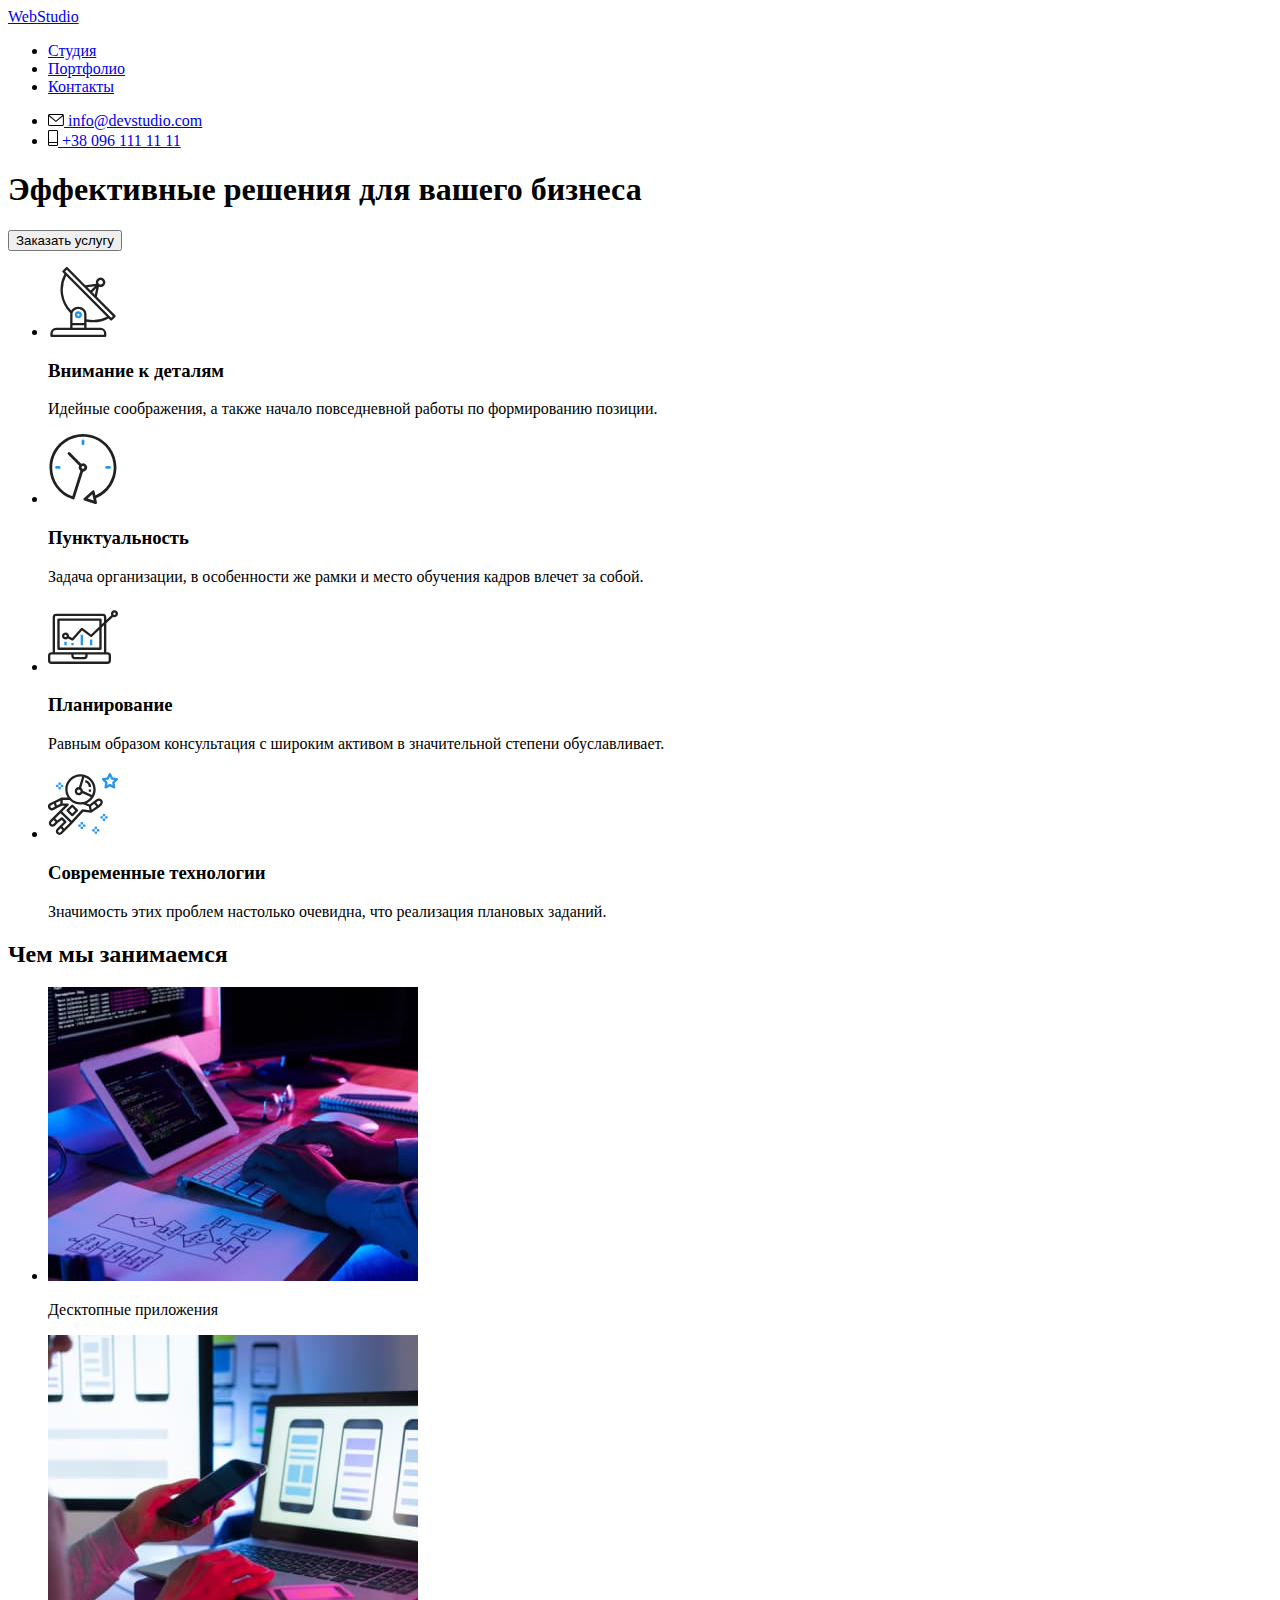
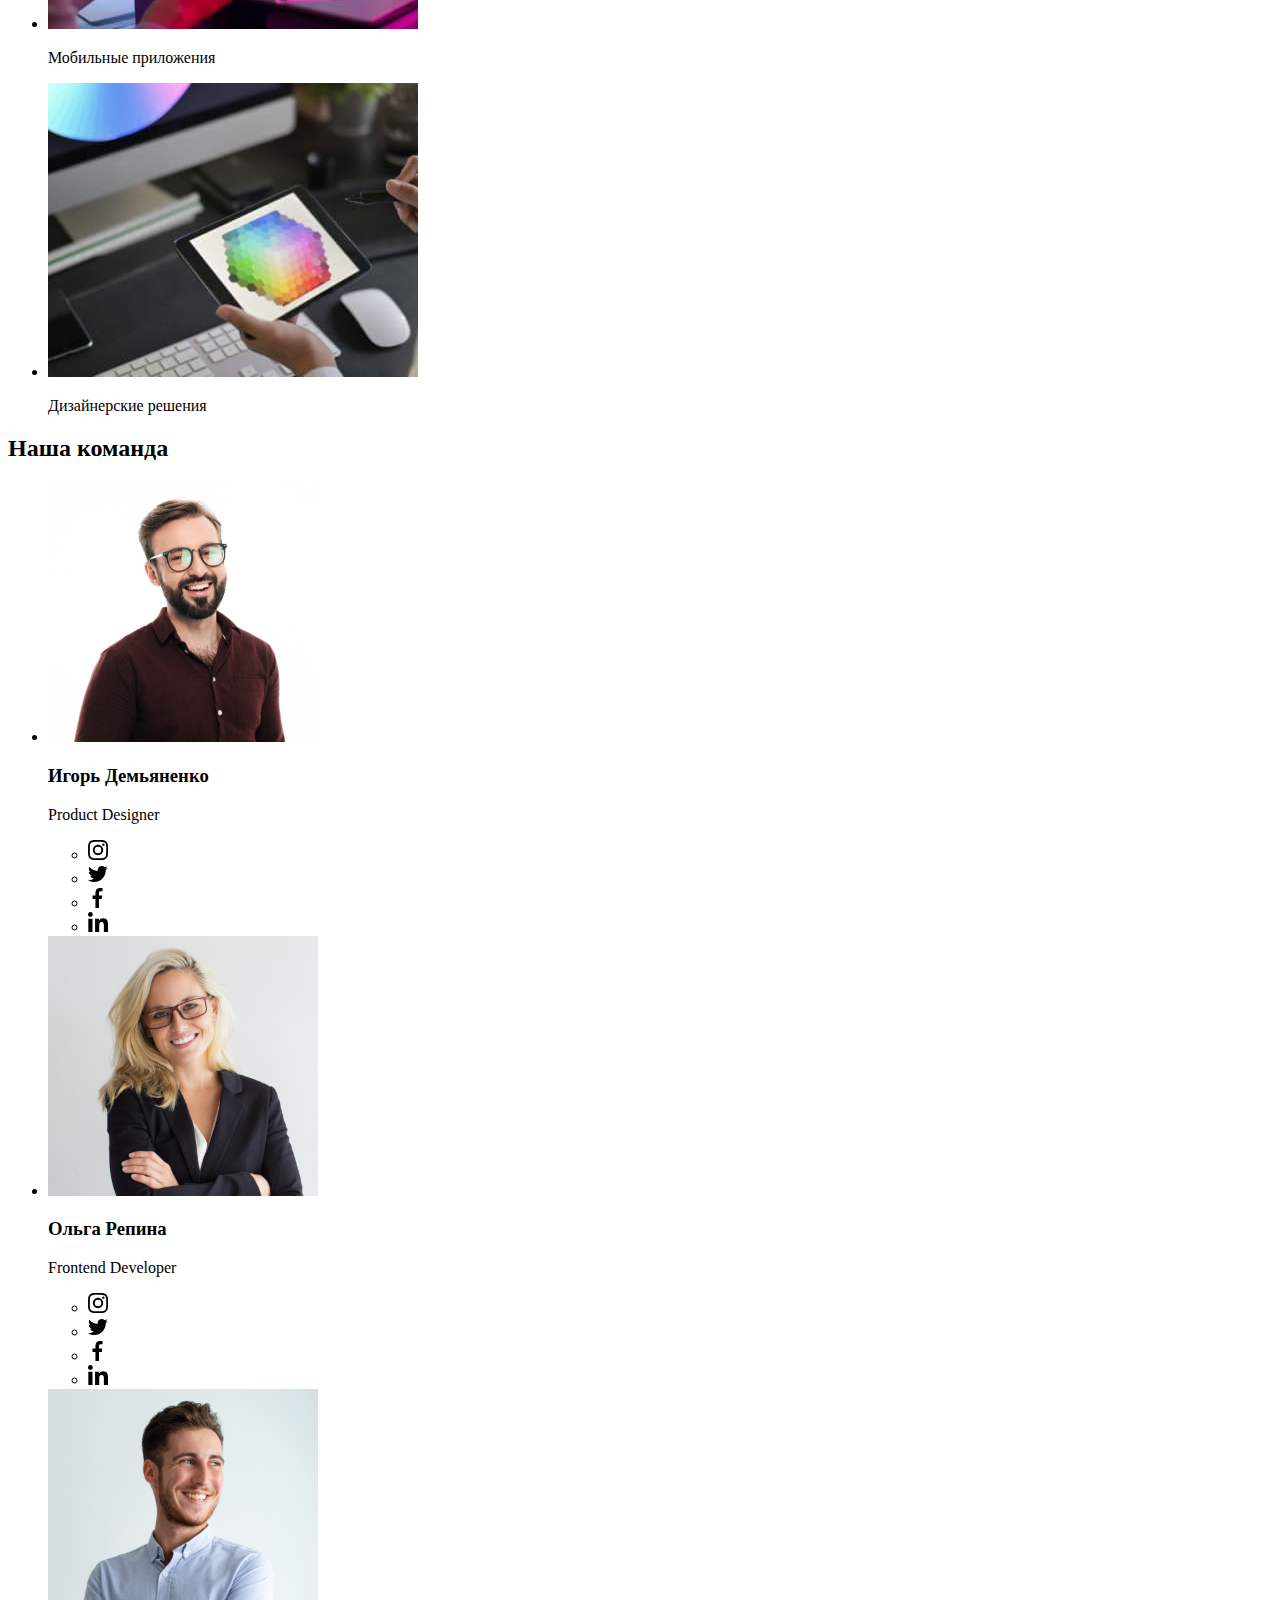
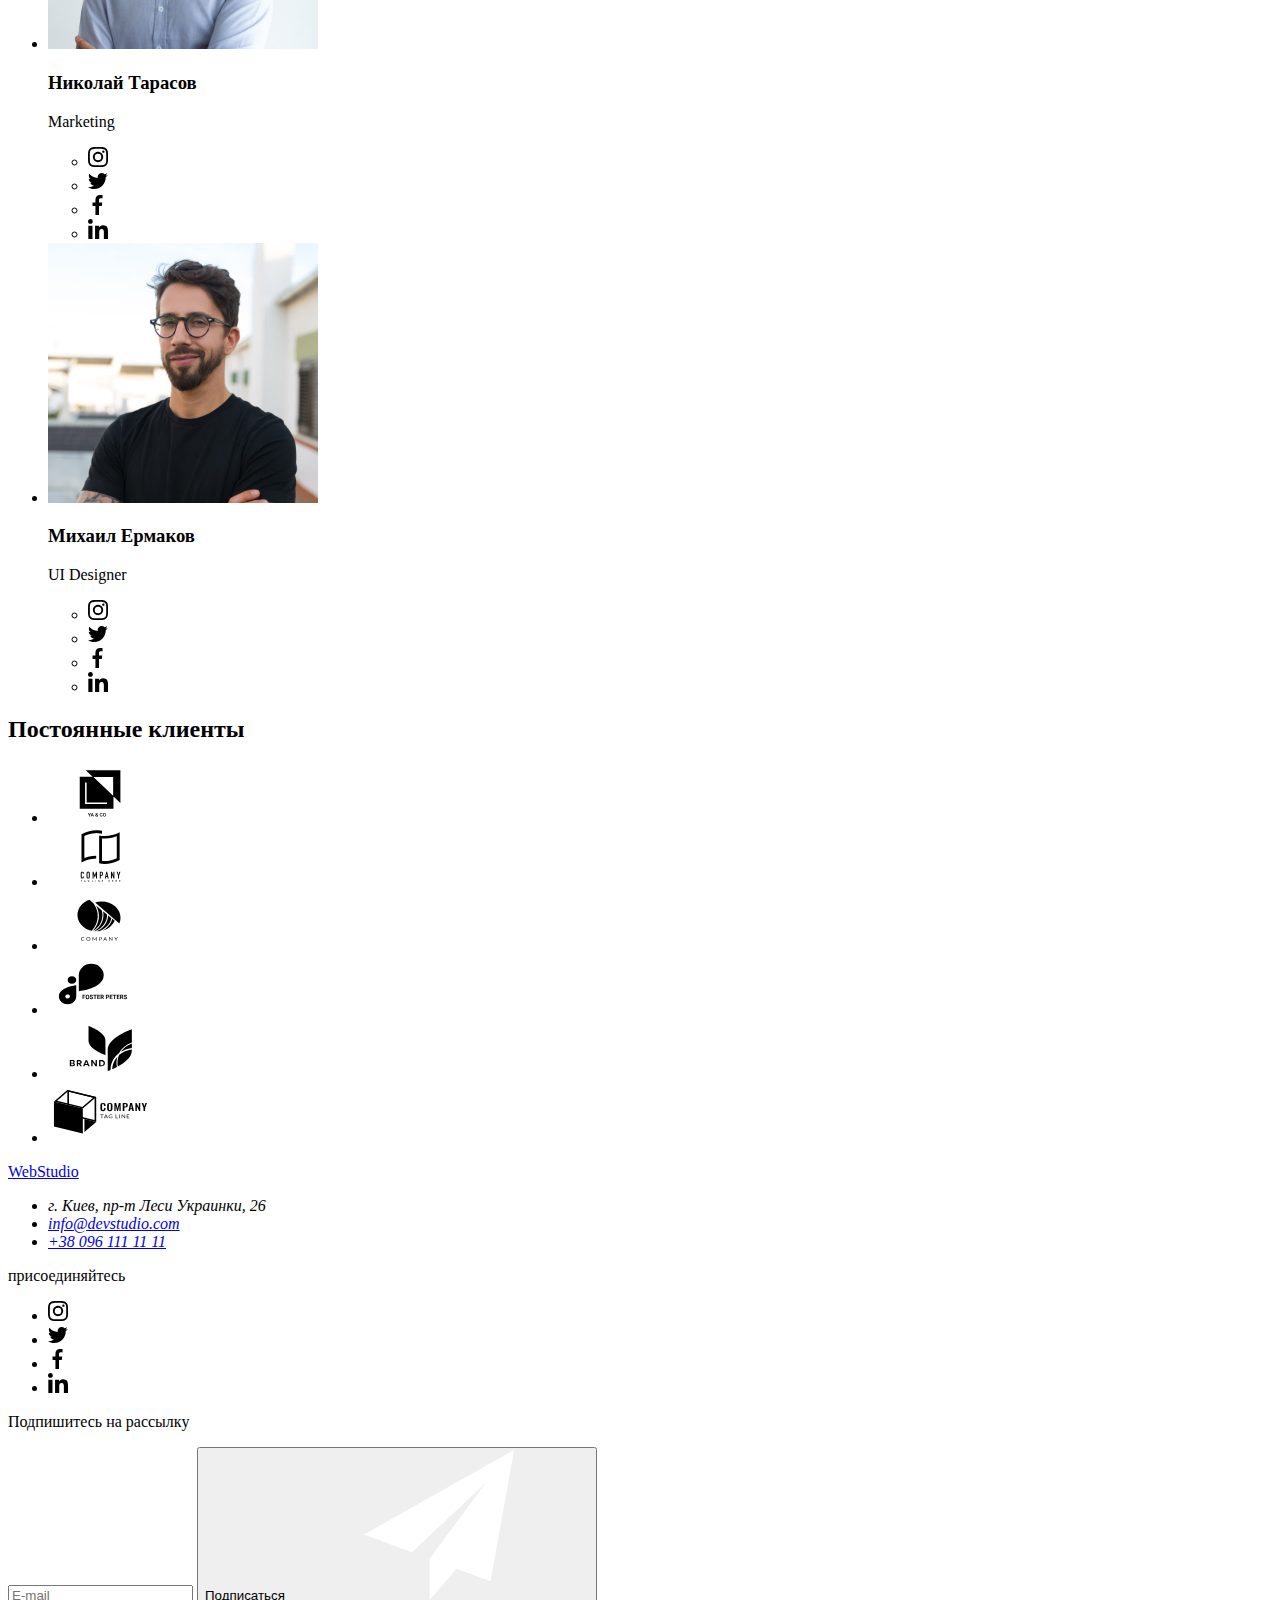
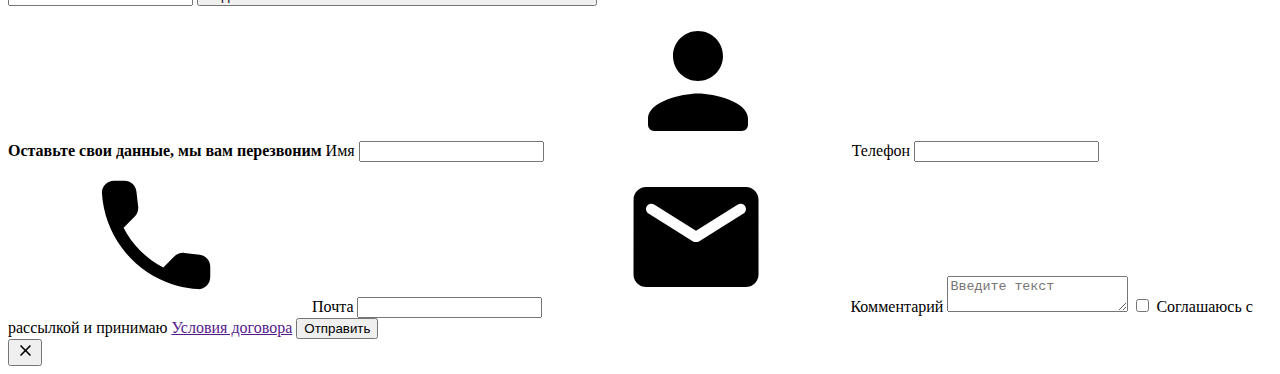
==== commit b8404b1e: "Попытка 7" ====
--- a/index.html
+++ b/index.html
@@ -10,7 +10,7 @@
     <link rel="preconnect" href="https://fonts.gstatic.com" crossorigin>
     <link href="https://fonts.googleapis.com/css2?family=Raleway:wght@700&family=Roboto:wght@400;500;700&display=swap" rel="stylesheet">
     <link rel="stylesheet" href="https://cdnjs.cloudflare.com/ajax/libs/modern-normalize/1.1.0/modern-normalize.min.css" integrity="sha512-wpPYUAdjBVSE4KJnH1VR1HeZfpl1ub8YT/NKx4PuQ5NmX2tKuGu6U/JRp5y+Y8XG2tV+wKQpNHVUX03MfMFn9Q==" crossorigin="anonymous" referrerpolicy="no-referrer" />
-    <link rel="stylesheet" href="./css/main.min.css">
+    <link rel="stylesheet" href="./dist/css/main.min.css">
 </head>
 <body>
     <header class="header">
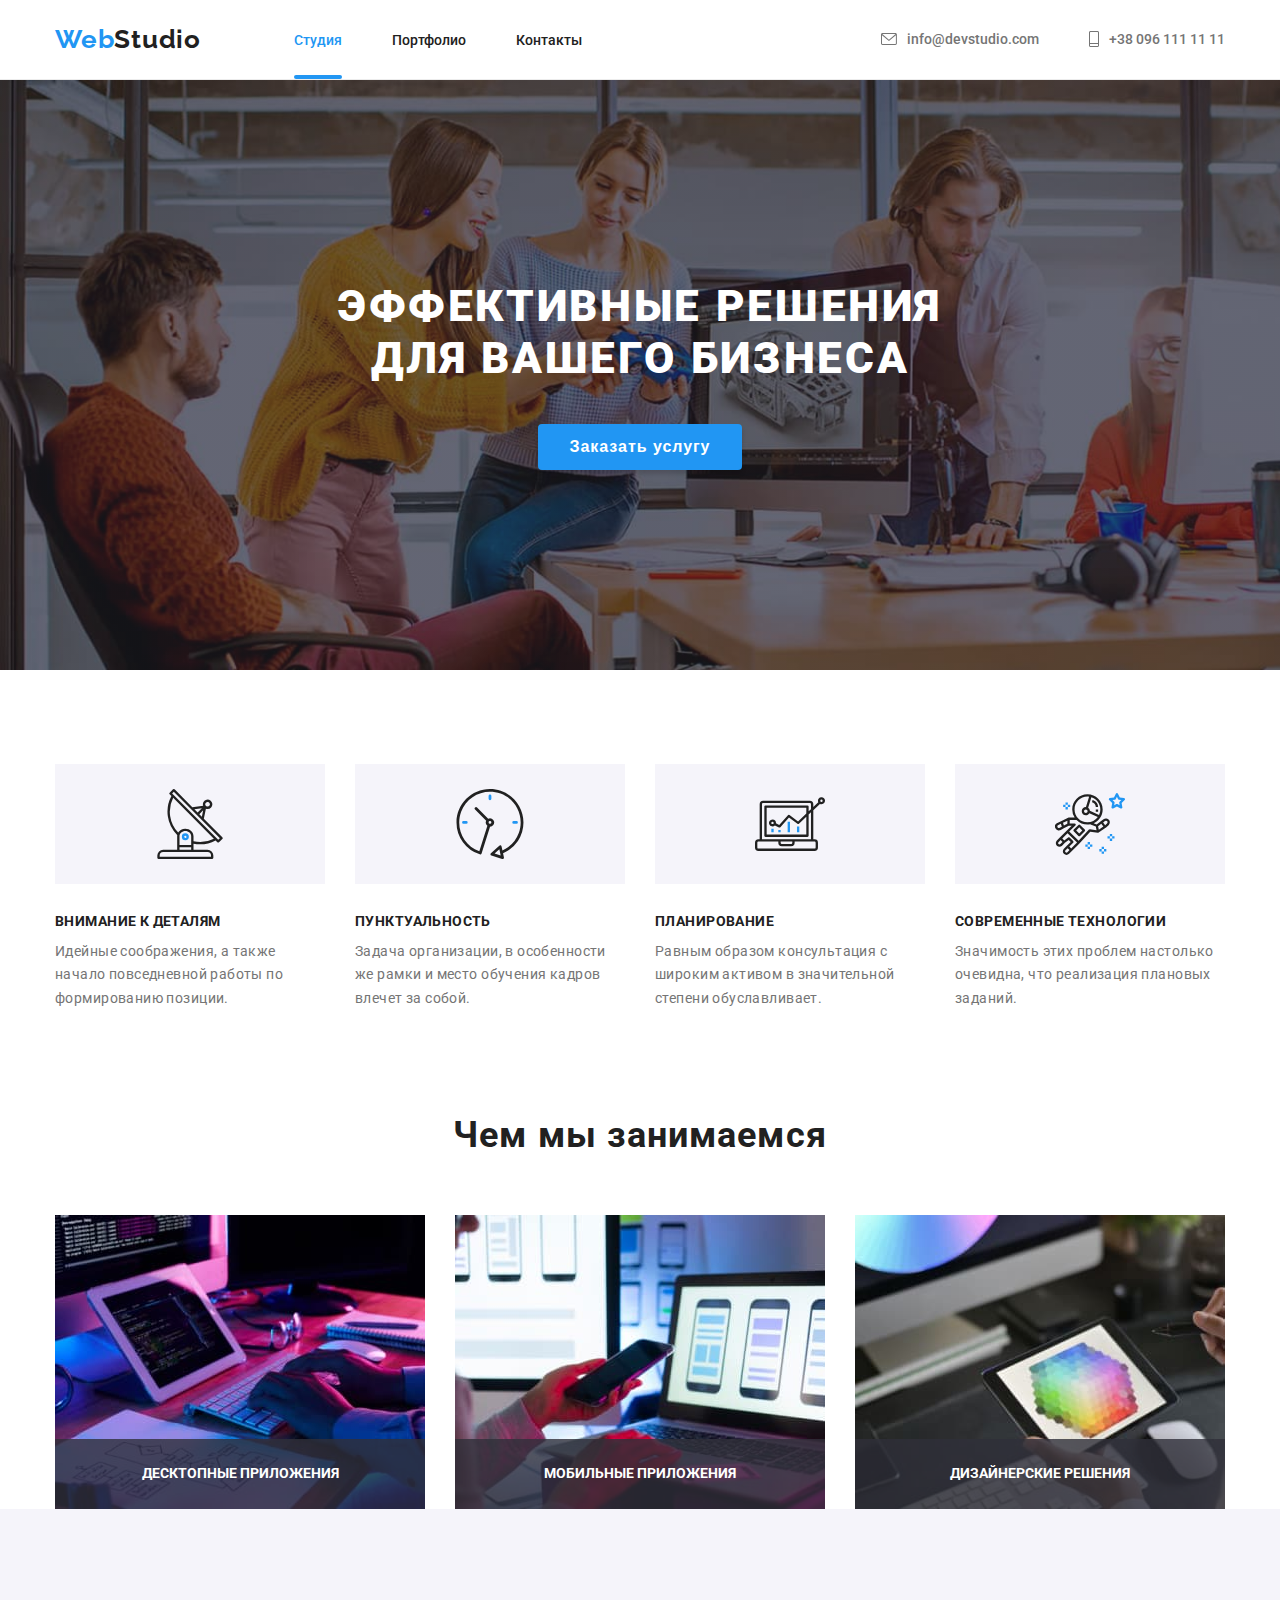
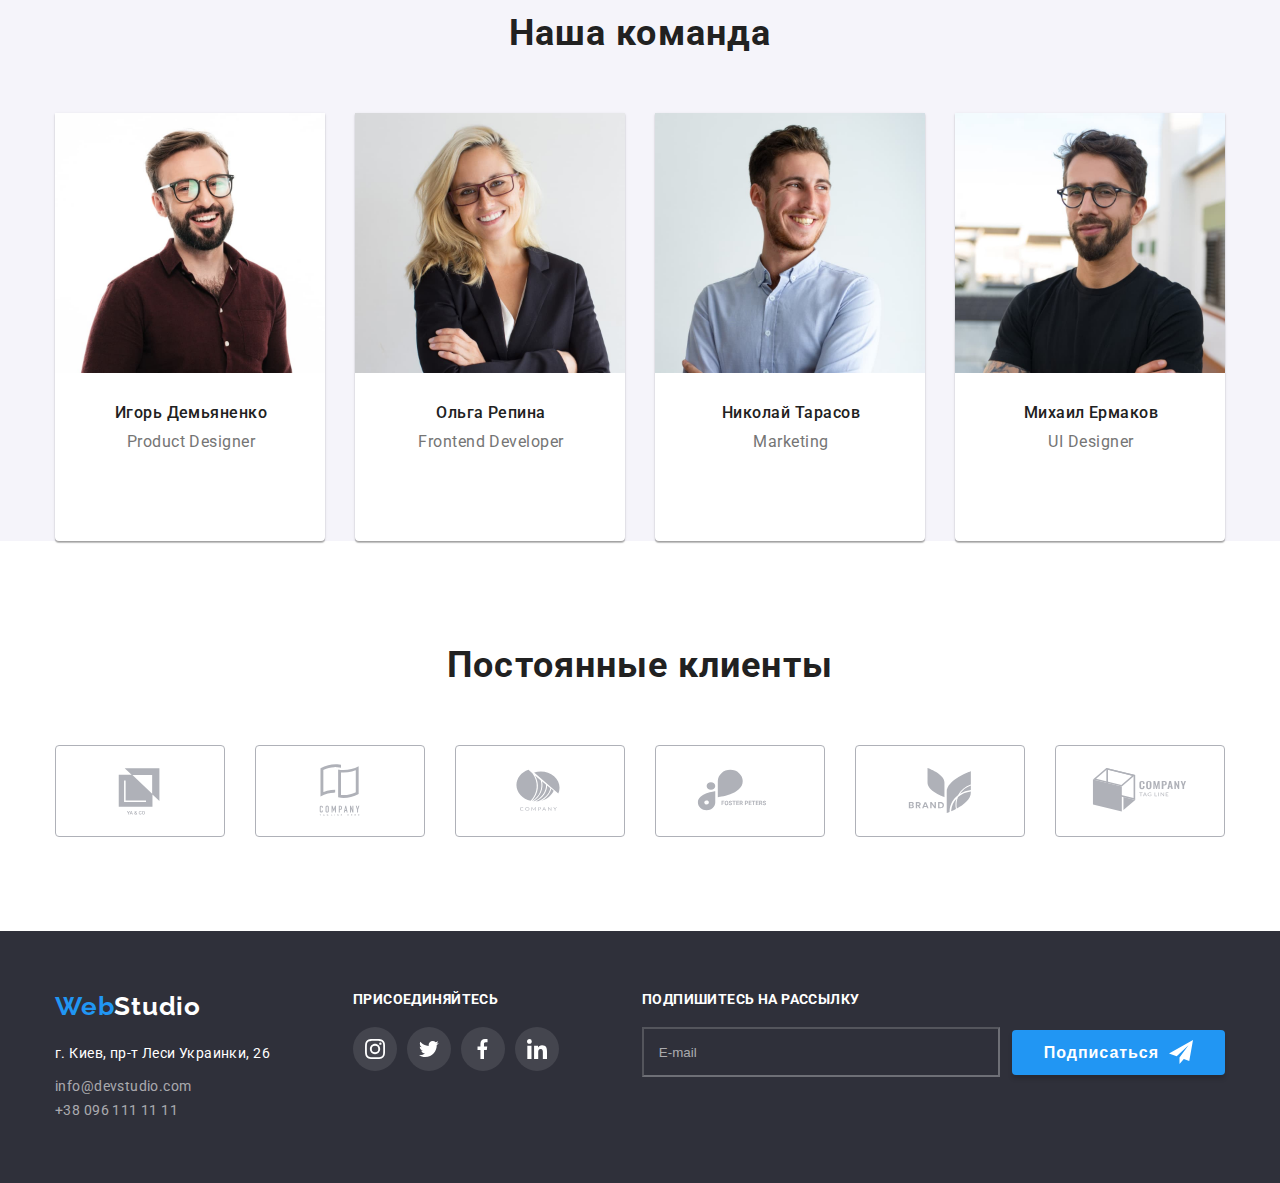
==== commit 7ce72717: "попытка 7" ====
--- a/index.html
+++ b/index.html
@@ -10,7 +10,7 @@
     <link rel="preconnect" href="https://fonts.gstatic.com" crossorigin>
     <link href="https://fonts.googleapis.com/css2?family=Raleway:wght@700&family=Roboto:wght@400;500;700&display=swap" rel="stylesheet">
     <link rel="stylesheet" href="https://cdnjs.cloudflare.com/ajax/libs/modern-normalize/1.1.0/modern-normalize.min.css" integrity="sha512-wpPYUAdjBVSE4KJnH1VR1HeZfpl1ub8YT/NKx4PuQ5NmX2tKuGu6U/JRp5y+Y8XG2tV+wKQpNHVUX03MfMFn9Q==" crossorigin="anonymous" referrerpolicy="no-referrer" />
-    <link rel="stylesheet" href="./dist/css/main.min.css">
+    <link rel="stylesheet" href="./css/main.min.css">
 </head>
 <body>
     <header class="header">
--- a/css/main.min.css
+++ b/css/main.min.css
@@ -0,0 +1,2 @@
+.visually-hidden{position:absolute;width:1px;height:1px;margin:-1px;border:0;padding:0;white-space:nowrap;-webkit-clip-path:inset(100%);clip-path:inset(100%);clip:rect(0 0 0 0);overflow:hidden}:root{--primary-font-family: 'Roboto', sans-serif;--secondary-font-family: 'Raleway', sans-serif;--primary-color: #212121;--secondary-color: #757575;--white-color: #fff;--accent-color: #2196f3;--background-secondary-color: #2F303A;--icons-color: #AFB1B8}.visible-title{font-weight:700;font-size:36px;line-height:1.67;text-align:center;letter-spacing:0.03em;margin-bottom:50px}body{font-size:14px;font-weight:400;font-style:normal;font-family:var(--primary-font-family);color:var(--primary-color);background-color:var(--white-color)}img{display:block;max-width:100%;height:auto}.section{padding:94px 0}.container{width:1200px;margin:0 auto;padding:0 15px}h1{font-weight:900;font-size:44px;line-height:1,44;text-align:center;letter-spacing:0.06em;text-transform:uppercase;color:var(--white-color);margin-bottom:40px}h1,h2,h3,h4,h5,h6{font-family:var(--primary-font-family)}*,*::after,*::before{margin:0;padding:0;-webkit-box-sizing:border-box;box-sizing:border-box}a{text-decoration:none}ul{list-style:none}input,textarea{outline:none}button{cursor:pointer;border:none}.header{background-color:var(--white-color);border-bottom:1px solid #ECECEC}.header__container{-webkit-box-pack:justify;-ms-flex-pack:justify;justify-content:space-between}.site-nav,.contacts,.site-nav__links,.header__container{display:-webkit-box;display:-ms-flexbox;display:flex}.logo{font-family:var(--secondary-font-family);font-weight:bold;font-size:26px;line-height:calc(31 / 26);letter-spacing:0.03em;color:var(--accent-color);margin-right:93px;padding:24px 0}.logo span{color:var(--primary-color)}.contacts__item:not(:last-child){margin-right:50px}.site-nav__link,.contacts__link{padding:31px 0;display:-webkit-box;display:-ms-flexbox;display:flex;-webkit-box-align:center;-ms-flex-align:center;align-items:center;-webkit-box-pack:baseline;-ms-flex-pack:baseline;justify-content:baseline;-ms-flex-item-align:baseline;align-self:baseline;color:var(--primary-color);font-weight:500;position:relative;-webkit-transition:color 250ms cubic-bezier(0.4, 0, 0.2, 1),fill 250ms cubic-bezier(0.4, 0, 0.2, 1);transition:color 250ms cubic-bezier(0.4, 0, 0.2, 1),fill 250ms cubic-bezier(0.4, 0, 0.2, 1)}.contacts__link{color:var(--secondary-color);fill:var(--secondary-color)}.site-nav{-webkit-box-align:center;-ms-flex-align:center;align-items:center}.site-nav .site-nav__link.current{color:var(--accent-color)}.site-nav__link.current::after{content:'';display:block;width:100%;height:4px;border-radius:2px;background-color:var(--accent-color);position:absolute;left:0;bottom:0}.site-nav__item:not(:last-child){margin-right:50px}.icon--mail,.icon--tel{margin-right:10px}.site-nav__link:hover,.contacts__link:hover,.site-nav__link:focus,.contacts__link:focus{color:var(--accent-color);fill:var(--accent-color)}.hero{background-color:var(--background-secondary-color);display:-webkit-box;display:-ms-flexbox;display:flex;-webkit-box-orient:vertical;-webkit-box-direction:normal;-ms-flex-direction:column;flex-direction:column;-webkit-box-pack:center;-ms-flex-pack:center;justify-content:center;-webkit-box-align:center;-ms-flex-align:center;align-items:center;padding:200px 0;background-image:-webkit-gradient(linear, left top, left bottom, from(rgba(47,48,58,0.4)), to(rgba(47,48,58,0.4))),url("../../images/imghero.jpg");background-image:linear-gradient(rgba(47,48,58,0.4), rgba(47,48,58,0.4)),url("../../images/imghero.jpg");background-size:cover;margin:0 auto;max-width:1600px}.hero__h1{width:696px;display:-webkit-box;display:-ms-flexbox;display:flex;-webkit-box-pack:center;-ms-flex-pack:center;justify-content:center}.button__primary{-webkit-box-shadow:0px 4px 4px rgba(0,0,0,0.15);box-shadow:0px 4px 4px rgba(0,0,0,0.15);border-radius:4px;padding:10px 32px;font-weight:700;font-size:16px;color:var(--white-color);background-color:var(--accent-color);line-height:160%;letter-spacing:calc(1em / 16.7);-webkit-transition:background-color 250ms cubic-bezier(0.4, 0, 0.2, 1);transition:background-color 250ms cubic-bezier(0.4, 0, 0.2, 1)}.button__primary:hover,.button__primary:focus{background-color:#188CE8}.button__wrapper{display:-webkit-box;display:-ms-flexbox;display:flex;-webkit-box-pack:center;-ms-flex-pack:center;justify-content:center}.about-us__label{font-weight:700;font-size:14px;line-height:1.14;letter-spacing:0.03em;text-transform:uppercase;margin-bottom:10px;width:270px}.about-us__text{font-family:Roboto;font-weight:400;font-size:14px;line-height:1.7;letter-spacing:0.03em;color:var(--secondary-color);width:270px}.about-us{display:-webkit-box;display:-ms-flexbox;display:flex}.about-us__card:not(:last-child){margin-right:30px}.about-us__block{display:block;content:"";height:120px;background-size:contain;background-repeat:no-repeat;background-position:center;background-color:#F5F4FA;display:-webkit-box;display:-ms-flexbox;display:flex;-webkit-box-align:center;-ms-flex-align:center;align-items:center;-webkit-box-pack:center;-ms-flex-pack:center;justify-content:center;margin-bottom:30px}.section-images{padding-top:0;padding-bottom:0}.images{display:-webkit-box;display:-ms-flexbox;display:flex}.images__card{position:relative}.images__card:not(:last-child){margin-right:30px}.images__label{position:absolute;font-style:var(--primary-font-family);font-weight:700;font-size:14px;line-height:100%;letter-spacing:3%;text-align:center;vertical-align:top;padding:27px 0px;color:#ffffff;background-color:rgba(47,48,58,0.8);height:70px;width:100%;bottom:0;left:0;text-transform:uppercase}.team{background-color:#F5F4FA;padding-bottom:0}.team__list{display:-webkit-box;display:-ms-flexbox;display:flex;padding-top:0}.team__card{-webkit-box-shadow:0px 1px 3px rgba(0,0,0,0.12),0px 1px 1px rgba(0,0,0,0.14),0px 2px 1px rgba(0,0,0,0.2);box-shadow:0px 1px 3px rgba(0,0,0,0.12),0px 1px 1px rgba(0,0,0,0.14),0px 2px 1px rgba(0,0,0,0.2);border-radius:0px 0px 4px 4px;background-color:var(--white-color);box-shadow:0px 1px 3px rgba(0,0,0,0.12),0px 1px 1px rgba(0,0,0,0.14),0px 2px 1px rgba(0,0,0,0.2)}.team__card:not(:last-child){margin-right:30px}.team__block{padding-top:30px;padding-bottom:30px;padding-left:32px;padding-right:30px}.team__name{font-weight:500;font-size:16px;line-height:1.19;text-align:center;letter-spacing:0.03em;margin-bottom:10px}.team__text{font-weight:400;font-size:16px;line-height:1.19;text-align:center;letter-spacing:0.03em;color:var(--secondary-color);margin-bottom:16px}.social-list{display:-webkit-box;display:-ms-flexbox;display:flex}.social-list__link{display:-webkit-box;display:-ms-flexbox;display:flex;-webkit-box-align:center;-ms-flex-align:center;align-items:center;-webkit-box-pack:center;-ms-flex-pack:center;justify-content:center;width:44px;height:44px;border-radius:50%;fill:var(--icons-color);-webkit-transition:fill 250ms cubic-bezier(0.4, 0, 0.2, 1),background-color 250ms cubic-bezier(0.4, 0, 0.2, 1);transition:fill 250ms cubic-bezier(0.4, 0, 0.2, 1),background-color 250ms cubic-bezier(0.4, 0, 0.2, 1)}.social-list__link:hover,.social-list__link:focus{fill:var(--white-color);background-color:var(--accent-color)}.social-list__item:not(:last-child){margin-right:10px}.clients{display:-webkit-box;display:-ms-flexbox;display:flex}.clients__link{display:-webkit-box;display:-ms-flexbox;display:flex;-webkit-box-align:center;-ms-flex-align:center;align-items:center;-webkit-box-pack:center;-ms-flex-pack:center;justify-content:center;width:170px;height:92px;fill:#AFB1B8;border:1px solid #AFB1B8;-webkit-box-sizing:border-box;box-sizing:border-box;border-radius:4px;-webkit-transition:fill 250ms cubic-bezier(0.4, 0, 0.2, 1);transition:fill 250ms cubic-bezier(0.4, 0, 0.2, 1)}.clients__link:hover,.clients__link:focus{fill:var(--accent-color);border:1px solid #2196F3;-webkit-box-sizing:border-box;box-sizing:border-box;border-radius:4px}.clients__item:not(:last-child){margin-right:30px}.footer{background-color:var(--background-secondary-color);padding:60px 0;margin:0 auto;max-width:1600px}.footer__section{display:-webkit-box;display:-ms-flexbox;display:flex;-webkit-box-pack:justify;-ms-flex-pack:justify;justify-content:space-between}.footer__logo{display:-webkit-box;display:-ms-flexbox;display:flex;-webkit-box-orient:vertical;-webkit-box-direction:normal;-ms-flex-direction:column;flex-direction:column;-webkit-box-align:baseline;-ms-flex-align:baseline;align-items:baseline;margin-right:70px}.footer__social{display:-webkit-box;display:-ms-flexbox;display:flex;-webkit-box-orient:vertical;-webkit-box-direction:normal;-ms-flex-direction:column;flex-direction:column}.footer__text{font-family:'Roboto';font-style:normal;font-weight:700;font-size:14px;line-height:16px;letter-spacing:0.03em;text-transform:uppercase;color:var(--white-color);margin-bottom:20px}.footer__address{font-weight:400;font-style:normal;font-size:14px;line-height:1.7;letter-spacing:0.03em;color:var(--white-color);margin-bottom:9px}.footer__contact{font-weight:400;font-size:14px;line-height:1.7;letter-spacing:0.03em;color:rgba(255,255,255,0.6);font-style:normal}.footer__list-:not(:last-child){margin-bottom:9px}.footer__subscription{margin-left:70px}.social-list{display:-webkit-box;display:-ms-flexbox;display:flex}.social-list__link{display:-webkit-box;display:-ms-flexbox;display:flex;-webkit-box-align:center;-ms-flex-align:center;align-items:center;-webkit-box-pack:center;-ms-flex-pack:center;justify-content:center;width:44px;height:44px;border-radius:50%;fill:var(--white-color);background-color:rgba(255,255,255,0.1);-webkit-transition:background-color 250ms cubic-bezier(0.4, 0, 0.2, 1);transition:background-color 250ms cubic-bezier(0.4, 0, 0.2, 1)}.social-list__link:hover,.social-list__link:focus{background-color:var(--accent-color)}.social-list__item:not(:last-child){margin-right:10px}.logo__block{margin-bottom:20px}.logo__footer{font-family:var(--secondary-font-family);font-weight:700;font-size:26px;line-height:1.19;letter-spacing:0.03em;color:var(--accent-color);font-style:normal}.logo__footer--white{color:var(--white-color)}.subscription{display:-webkit-box;display:-ms-flexbox;display:flex;-webkit-box-align:center;-ms-flex-align:center;align-items:center}.subscription__btn{-webkit-box-shadow:0px 4px 4px rgba(0,0,0,0.15);box-shadow:0px 4px 4px rgba(0,0,0,0.15);border-radius:4px;padding:10px 32px;font-weight:700;font-size:16px;color:var(--white-color);background-color:var(--accent-color);line-height:160%;letter-spacing:calc(1em / 16.7);margin-left:12px;display:-webkit-box;display:-ms-flexbox;display:flex}.subscription__input{width:358px;height:50px;background-color:var(--background-secondary-color);border-color:rgba(255,255,255,0.3);padding:16px 15px;color:var(--white-color)}.subscription__input::-webkit-input-placeholder{color:rgba(255,255,255,0.6)}.subscription__input:-ms-input-placeholder{color:rgba(255,255,255,0.6)}.subscription__input::-ms-input-placeholder{color:rgba(255,255,255,0.6)}.subscription__input::placeholder{color:rgba(255,255,255,0.6)}.subscription__input:focus{background-color:var(--background-secondary-color);color:var(--white-color)}.subscription__icon{width:24px;height:24px;margin-left:10px}.button{font-family:var(--primary-font-family);font-weight:500;font-size:16px;line-height:1.6;text-align:center;letter-spacing:0.03em;color:var(--primary-color);background-color:#F5F4FA;padding:6px 22px;border-radius:4px;-webkit-transition:color 250ms cubic-bezier(0.4, 0, 0.2, 1),background-color 250ms cubic-bezier(0.4, 0, 0.2, 1),-webkit-box-shadow 250ms cubic-bezier(0.4, 0, 0.2, 1);transition:color 250ms cubic-bezier(0.4, 0, 0.2, 1),background-color 250ms cubic-bezier(0.4, 0, 0.2, 1),-webkit-box-shadow 250ms cubic-bezier(0.4, 0, 0.2, 1);transition:color 250ms cubic-bezier(0.4, 0, 0.2, 1),background-color 250ms cubic-bezier(0.4, 0, 0.2, 1),box-shadow 250ms cubic-bezier(0.4, 0, 0.2, 1);transition:color 250ms cubic-bezier(0.4, 0, 0.2, 1),background-color 250ms cubic-bezier(0.4, 0, 0.2, 1),box-shadow 250ms cubic-bezier(0.4, 0, 0.2, 1),-webkit-box-shadow 250ms cubic-bezier(0.4, 0, 0.2, 1)}.button:hover,.button:focus{color:var(--white-color);background-color:var(--accent-color);-webkit-box-shadow:0px 3px 1px rgba(0,0,0,0.1),0px 1px 2px rgba(0,0,0,0.08),0px 2px 2px rgba(0,0,0,0.12);box-shadow:0px 3px 1px rgba(0,0,0,0.1),0px 1px 2px rgba(0,0,0,0.08),0px 2px 2px rgba(0,0,0,0.12)}.button____item:not(:last-child){margin-right:8px}.button__list{display:-webkit-box;display:-ms-flexbox;display:flex;margin-bottom:50px;-webkit-box-pack:center;-ms-flex-pack:center;justify-content:center}.all{color:var(--white-color);background-color:var(--accent-color);-webkit-box-shadow:0px 3px 1px rgba(0,0,0,0.1),0px 1px 2px rgba(0,0,0,0.08),0px 2px 2px rgba(0,0,0,0.12);box-shadow:0px 3px 1px rgba(0,0,0,0.1),0px 1px 2px rgba(0,0,0,0.08),0px 2px 2px rgba(0,0,0,0.12)}.cards{display:-webkit-box;display:-ms-flexbox;display:flex;-webkit-box-orient:horizontal;-webkit-box-direction:normal;-ms-flex-direction:row;flex-direction:row;-webkit-box-align:start;-ms-flex-align:start;align-items:flex-start;-ms-flex-wrap:wrap;flex-wrap:wrap}.cards__name{font-weight:700;font-size:18px;line-height:2;letter-spacing:0.06em;color:var(--primary-color);padding-bottom:4px}.cards__type{font-weight:400;font-size:16px;line-height:1.9;letter-spacing:0.03em;color:var(--secondary-color)}.cards__visible-text{padding:20px 24px;border:1px solid #EEEEEE;border-top:none}.cards__block{margin-top:30px;margin-left:30px;-webkit-transition:-webkit-box-shadow 250ms cubic-bezier(0.4, 0, 0.2, 1);transition:-webkit-box-shadow 250ms cubic-bezier(0.4, 0, 0.2, 1);transition:box-shadow 250ms cubic-bezier(0.4, 0, 0.2, 1);transition:box-shadow 250ms cubic-bezier(0.4, 0, 0.2, 1), -webkit-box-shadow 250ms cubic-bezier(0.4, 0, 0.2, 1)}.cards__block:hover{-webkit-box-shadow:0px 1px 1px rgba(0,0,0,0.12),0px 4px 4px rgba(0,0,0,0.06),1px 4px 6px rgba(0,0,0,0.16);box-shadow:0px 1px 1px rgba(0,0,0,0.12),0px 4px 4px rgba(0,0,0,0.06),1px 4px 6px rgba(0,0,0,0.16)}.cards__block:nth-child(3n+1){margin-left:0}.cards__block:nth-child(-n+3){margin-top:0}.cards__block--wrapper{display:block;position:relative;overflow:hidden}.cards__overlay{position:absolute;font-weight:400;font-size:18px;line-height:133%;letter-spacing:3%;text-align:left;vertical-align:top;color:#ffffff;background-color:rgba(33,150,243,0.9);padding:63px 24px;top:0;left:0;height:100%;width:100%;overflow:auto;-webkit-transform:translateY(100%);transform:translateY(100%);-webkit-transition:-webkit-transform 250ms cubic-bezier(0.4, 0, 0.2, 1);transition:-webkit-transform 250ms cubic-bezier(0.4, 0, 0.2, 1);transition:transform 250ms cubic-bezier(0.4, 0, 0.2, 1);transition:transform 250ms cubic-bezier(0.4, 0, 0.2, 1), -webkit-transform 250ms cubic-bezier(0.4, 0, 0.2, 1)}.cards__block:hover .cards__overlay{-webkit-transform:translateY(0%);transform:translateY(0%)}.backdrop{position:fixed;top:0;left:0;width:100vw;height:100vh;background-color:rgba(0,0,0,0.2);-webkit-transition:opacity 250ms cubic-bezier(0.4, 0, 0.2, 1),visibility 250ms cubic-bezier(0.4, 0, 0.2, 1);transition:opacity 250ms cubic-bezier(0.4, 0, 0.2, 1),visibility 250ms cubic-bezier(0.4, 0, 0.2, 1);opacity:1}.backdrop.is-hidden{opacity:0;visibility:hidden;pointer-events:none}.backdrop__block{width:520px;height:580px;background-color:#fff;position:absolute;top:50%;left:50%;-webkit-transform:translate(-50%, -50%);transform:translate(-50%, -50%);border-radius:4px;padding:40px}.backdrop__close-btn{position:absolute;top:8px;right:8px;display:-webkit-box;display:-ms-flexbox;display:flex;-webkit-box-pack:center;-ms-flex-pack:center;justify-content:center;-webkit-box-align:center;-ms-flex-align:center;align-items:center;width:30px;height:30px;border-radius:50%;border:1px solid rgba(0,0,0,0.1);background-color:transparent;padding:0;cursor:pointer;fill:#000000;-webkit-transition:fill 250ms cubic-bezier(0.4, 0, 0.2, 1);transition:fill 250ms cubic-bezier(0.4, 0, 0.2, 1)}.backdrop__close-btn:hover,.backdrop__close-btn:focus{fill:var(--accent-color)}.backdrop__title{font-size:20px}.backdrop__field{display:block;margin-bottom:20px;color:#757575;font-size:12px}.backdrop__input{width:100%;height:40px;border:1px solid rgba(33,33,33,0.2);border-radius:4px;padding-left:42px;-webkit-transition:border-color 250ms cubic-bezier(0.4, 0, 0.2, 1);transition:border-color 250ms cubic-bezier(0.4, 0, 0.2, 1)}.backdrop__input:focus{outline:none;border-color:var(--accent-color)}.backdrop__icon{display:block;width:18px;height:18px;position:absolute;top:50%;left:12px;-webkit-transform:translateY(-50%);transform:translateY(-50%);-webkit-transition:fill 250ms cubic-bezier(0.4, 0, 0.2, 1);transition:fill 250ms cubic-bezier(0.4, 0, 0.2, 1)}.backdrop__input:focus+.backdrop__icon{fill:var(--accent-color)}.backdrop__wrapper{margin-top:4px;position:relative;display:block}.backdrop__message{width:100%;height:120px;margin-top:4px;padding:12px 16px;resize:none;border:1px solid rgba(33,33,33,0.2);border-radius:4px;-webkit-transition:border-color 250ms cubic-bezier(0.4, 0, 0.2, 1);transition:border-color 250ms cubic-bezier(0.4, 0, 0.2, 1)}.backdrop__message:focus{outline:none;border-color:var(--accent-color)}.backdrop__message::-webkit-input-placeholder{color:rgba(117,117,117,0.5)}.backdrop__message:-ms-input-placeholder{color:rgba(117,117,117,0.5)}.backdrop__message::-ms-input-placeholder{color:rgba(117,117,117,0.5)}.backdrop__message::placeholder{color:rgba(117,117,117,0.5)}.backdrop__checkbox{margin-bottom:30px;display:-webkit-box;display:-ms-flexbox;display:flex;-webkit-box-align:center;-ms-flex-align:center;align-items:center;-webkit-box-pack:center;-ms-flex-pack:center;justify-content:center}.backdrop__submit{display:block;margin:0 auto;-webkit-box-shadow:0px 4px 4px rgba(0,0,0,0.15);box-shadow:0px 4px 4px rgba(0,0,0,0.15);width:200px;height:50px;border-radius:4px;padding:10px 32px;font-family:var(--primary-font-family);font-weight:700;font-size:16px;color:var(--white-color);background-color:#188CE8;line-height:160%;letter-spacing:calc(1em / 16.7)}.backdrop__text{display:block;font-size:20px;line-height:100%;margin-bottom:12px;white-space:nowrap;font-weight:700}.checkbox__label{font-size:14px;display:-webkit-box;display:-ms-flexbox;display:flex;-webkit-box-align:center;-ms-flex-align:center;align-items:center}.checkbox__label::before{background-image:url("../../images/checkbox.svg");display:inline-block;width:16px;height:15px;content:'';cursor:pointer;margin-right:8px}.checkbox__item:checked+.checkbox__label::before{background-image:url("../../images/icon check (1).svg")}.checkbox__item:focus+.checkbox__label::before{outline:1px solid rgba(0,0,255,0.5)}.checkbox__link{color:var(--accent-color)}
+/*# sourceMappingURL=main.min.css.map */